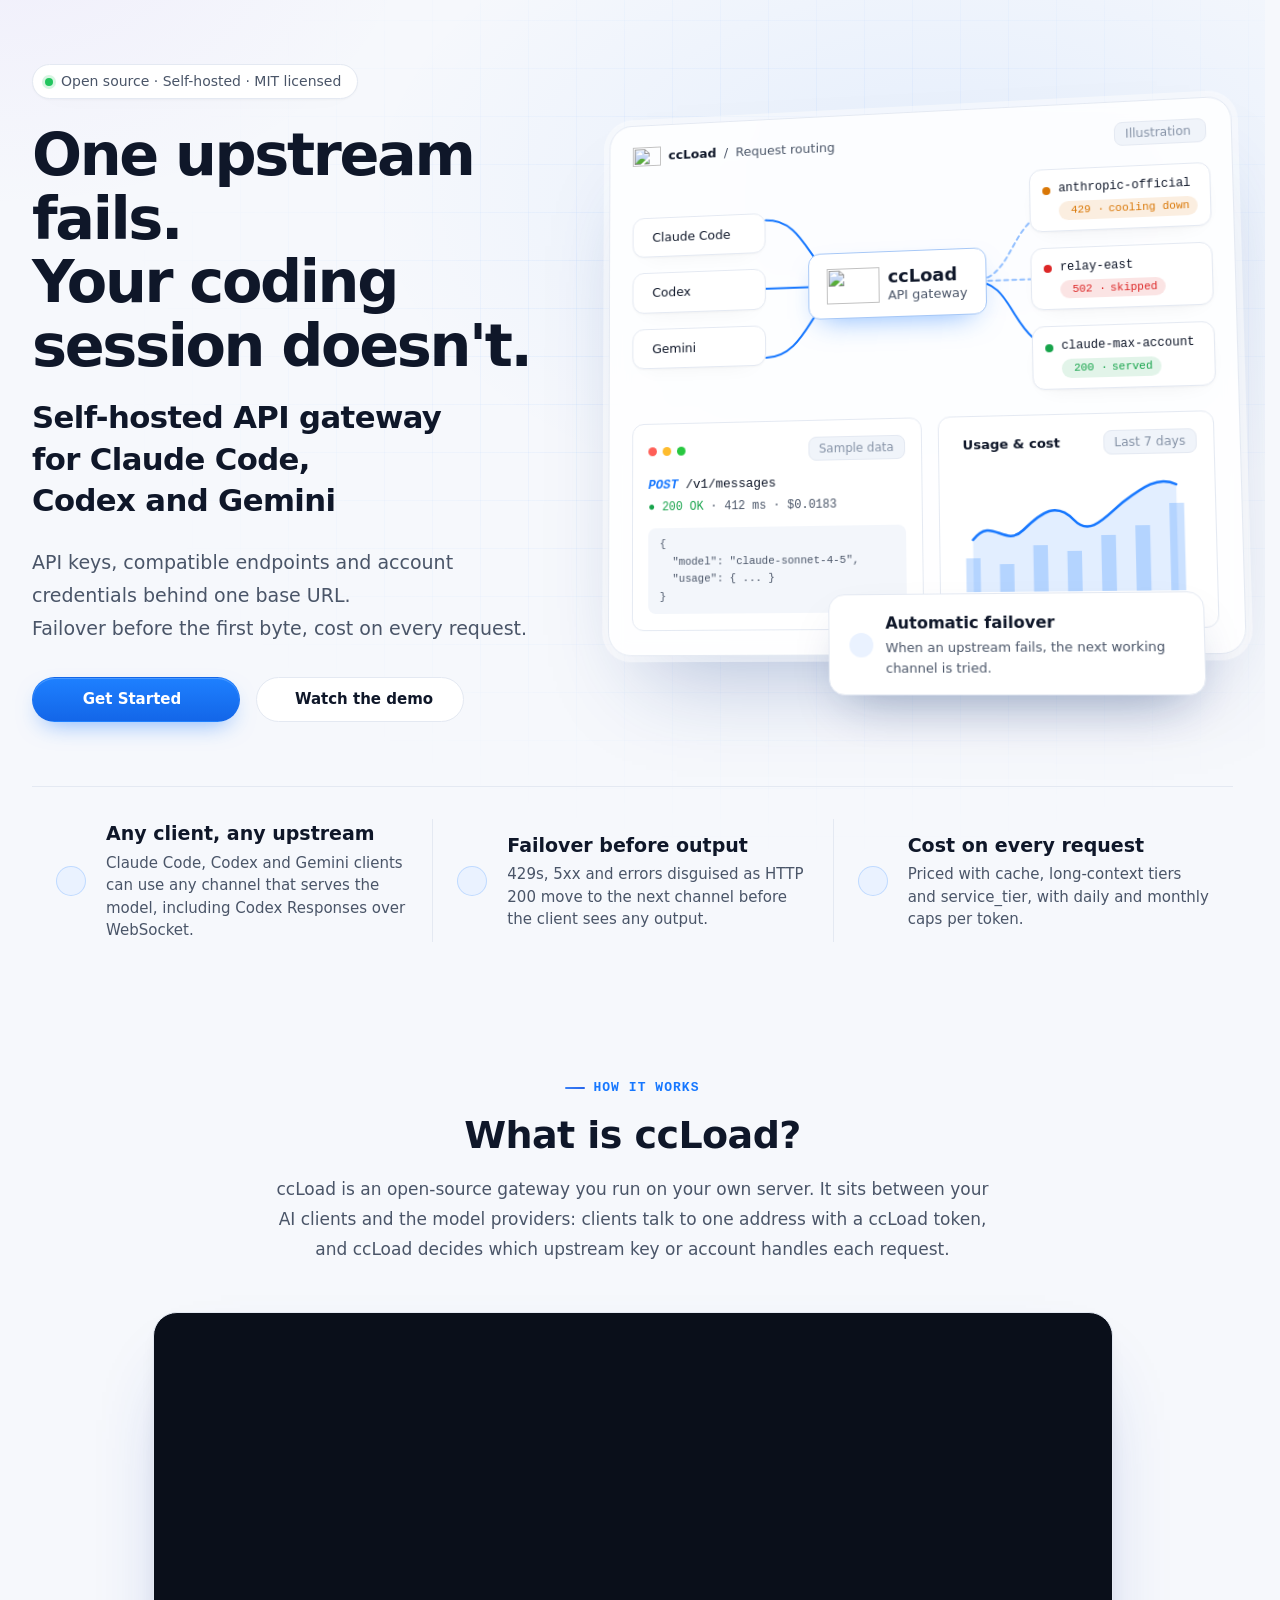
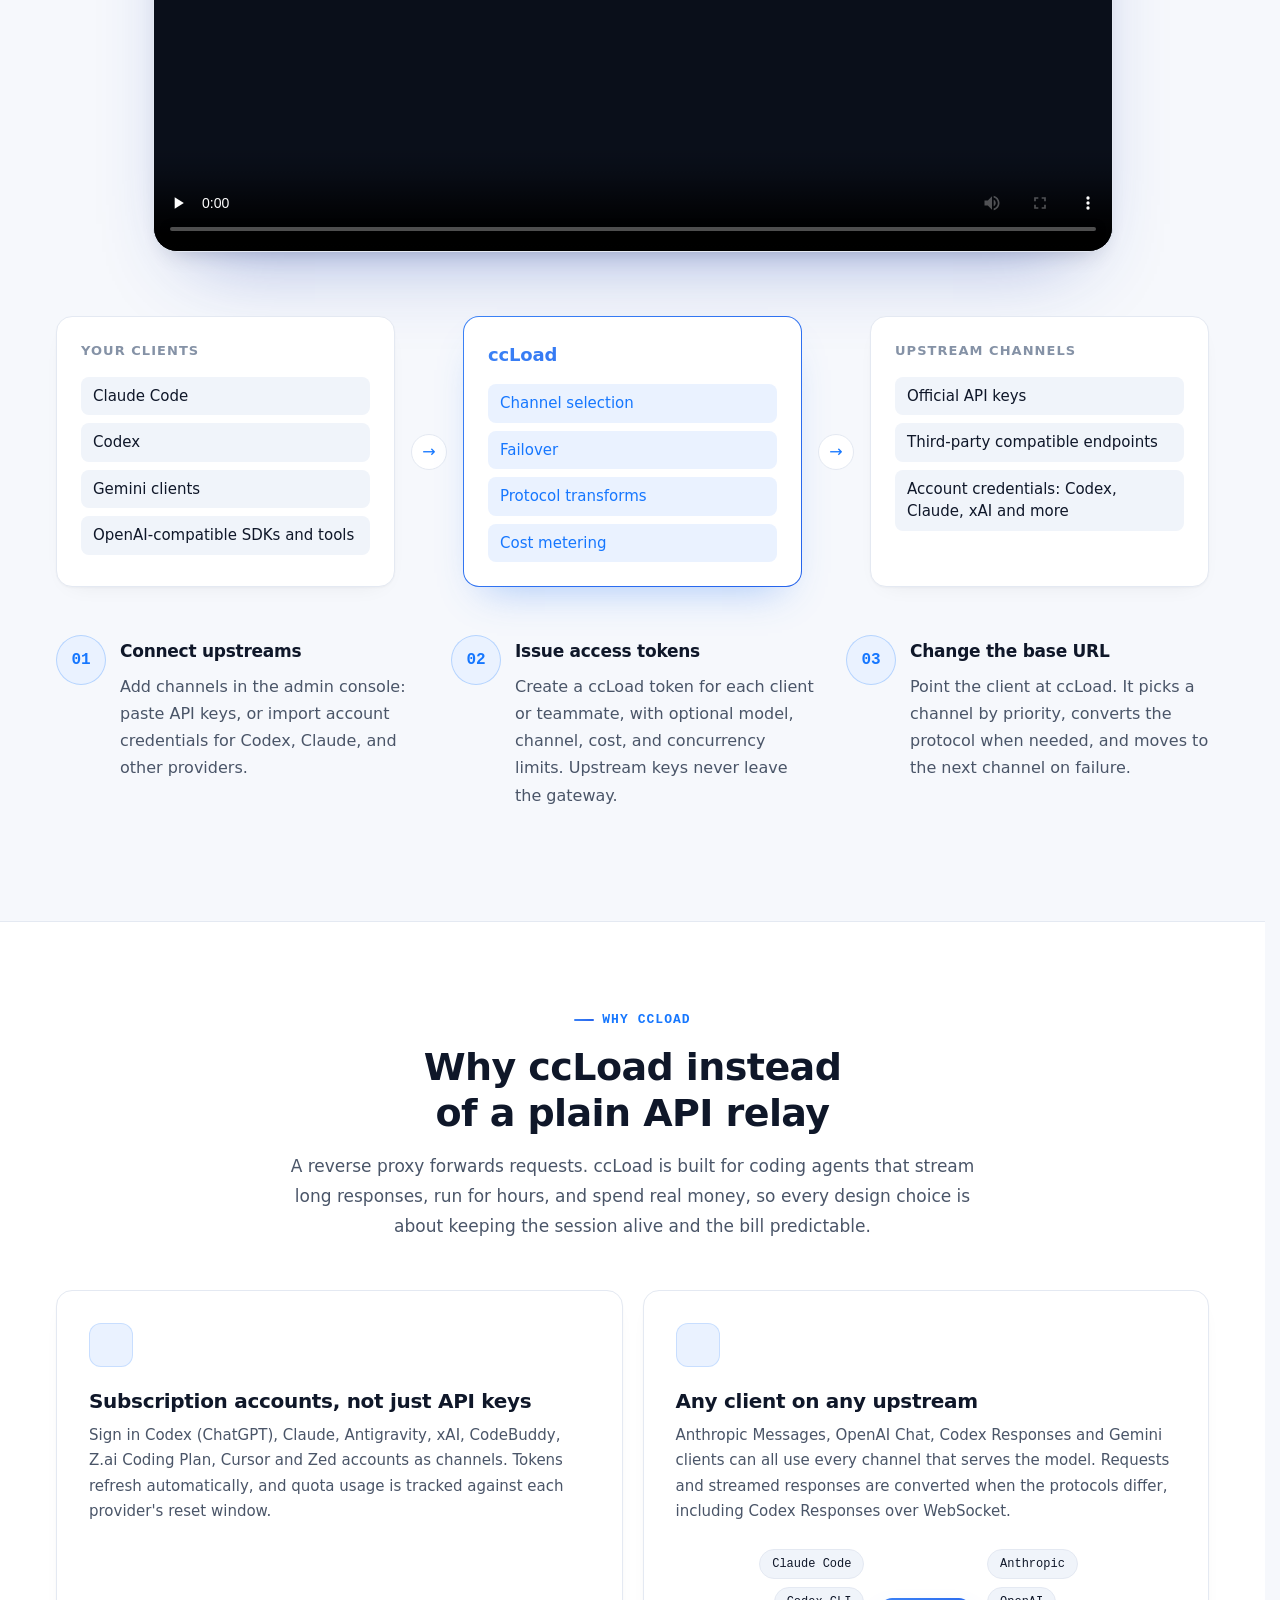
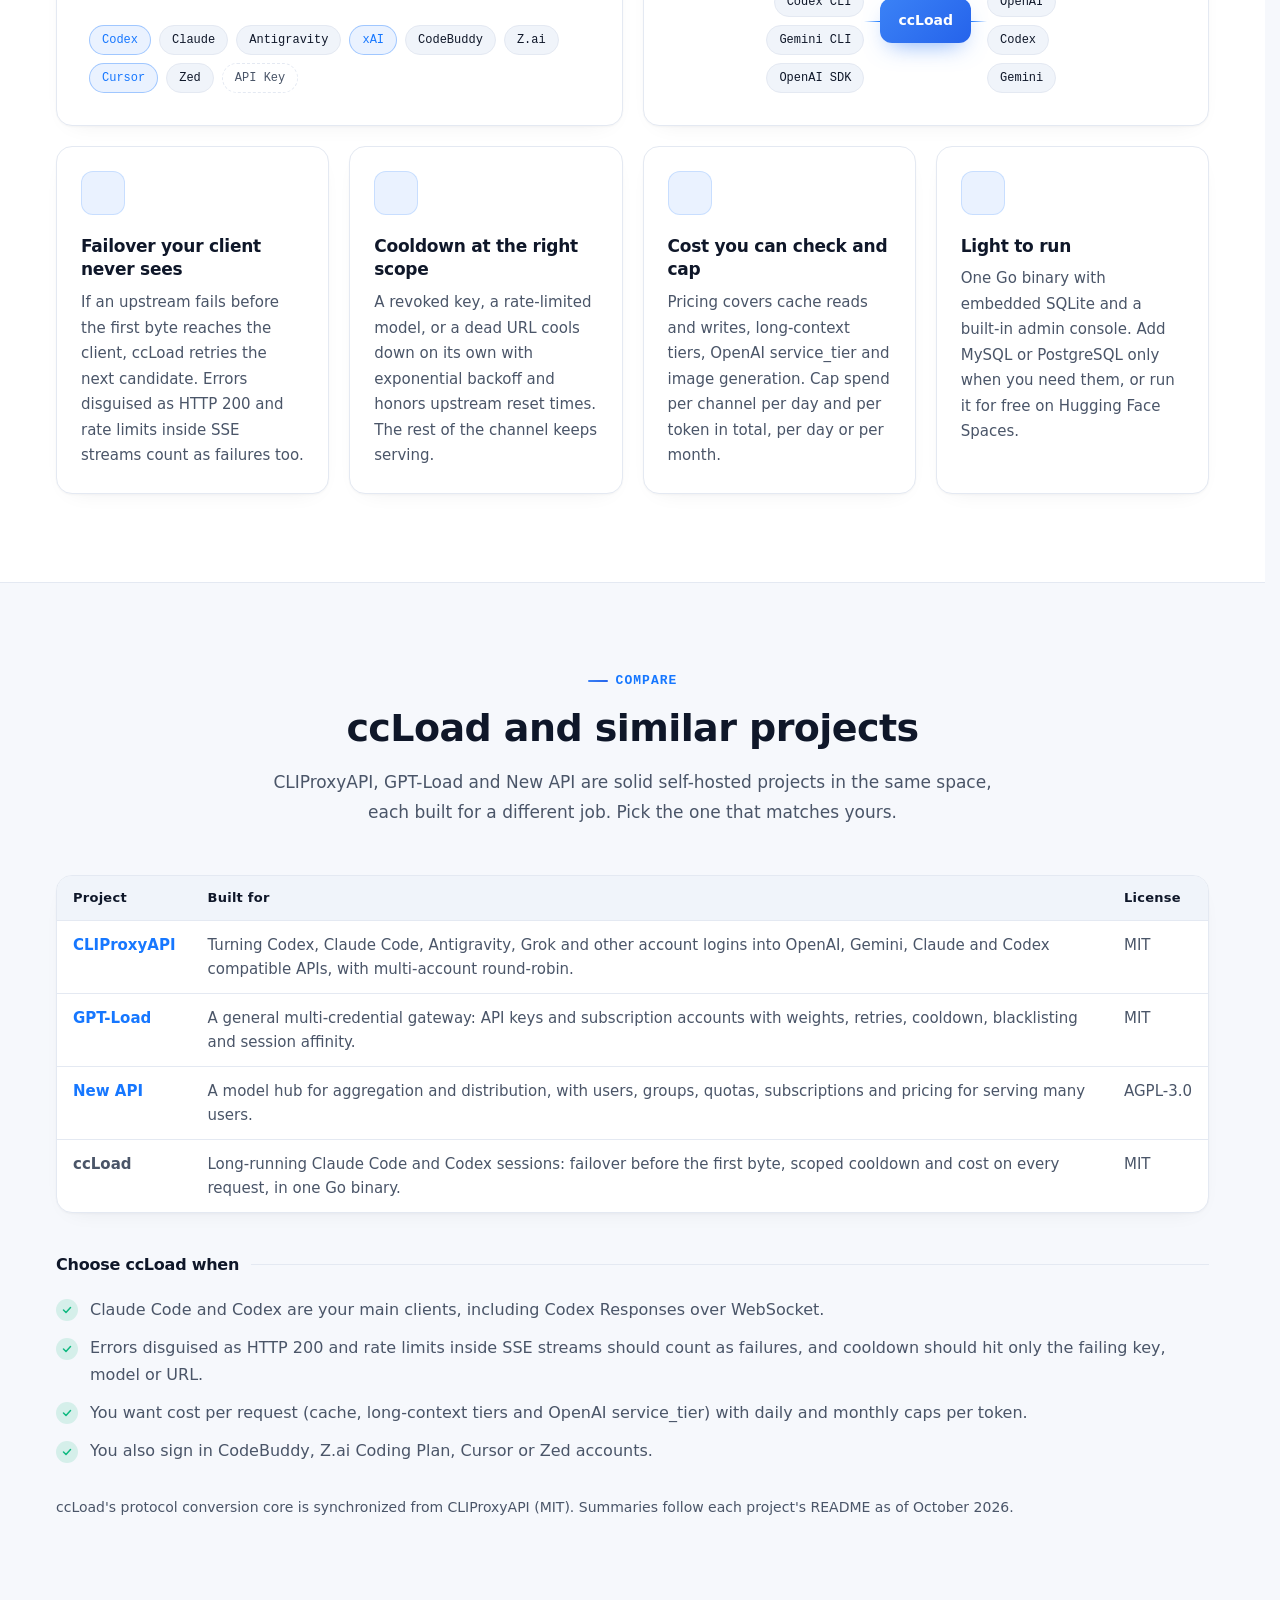
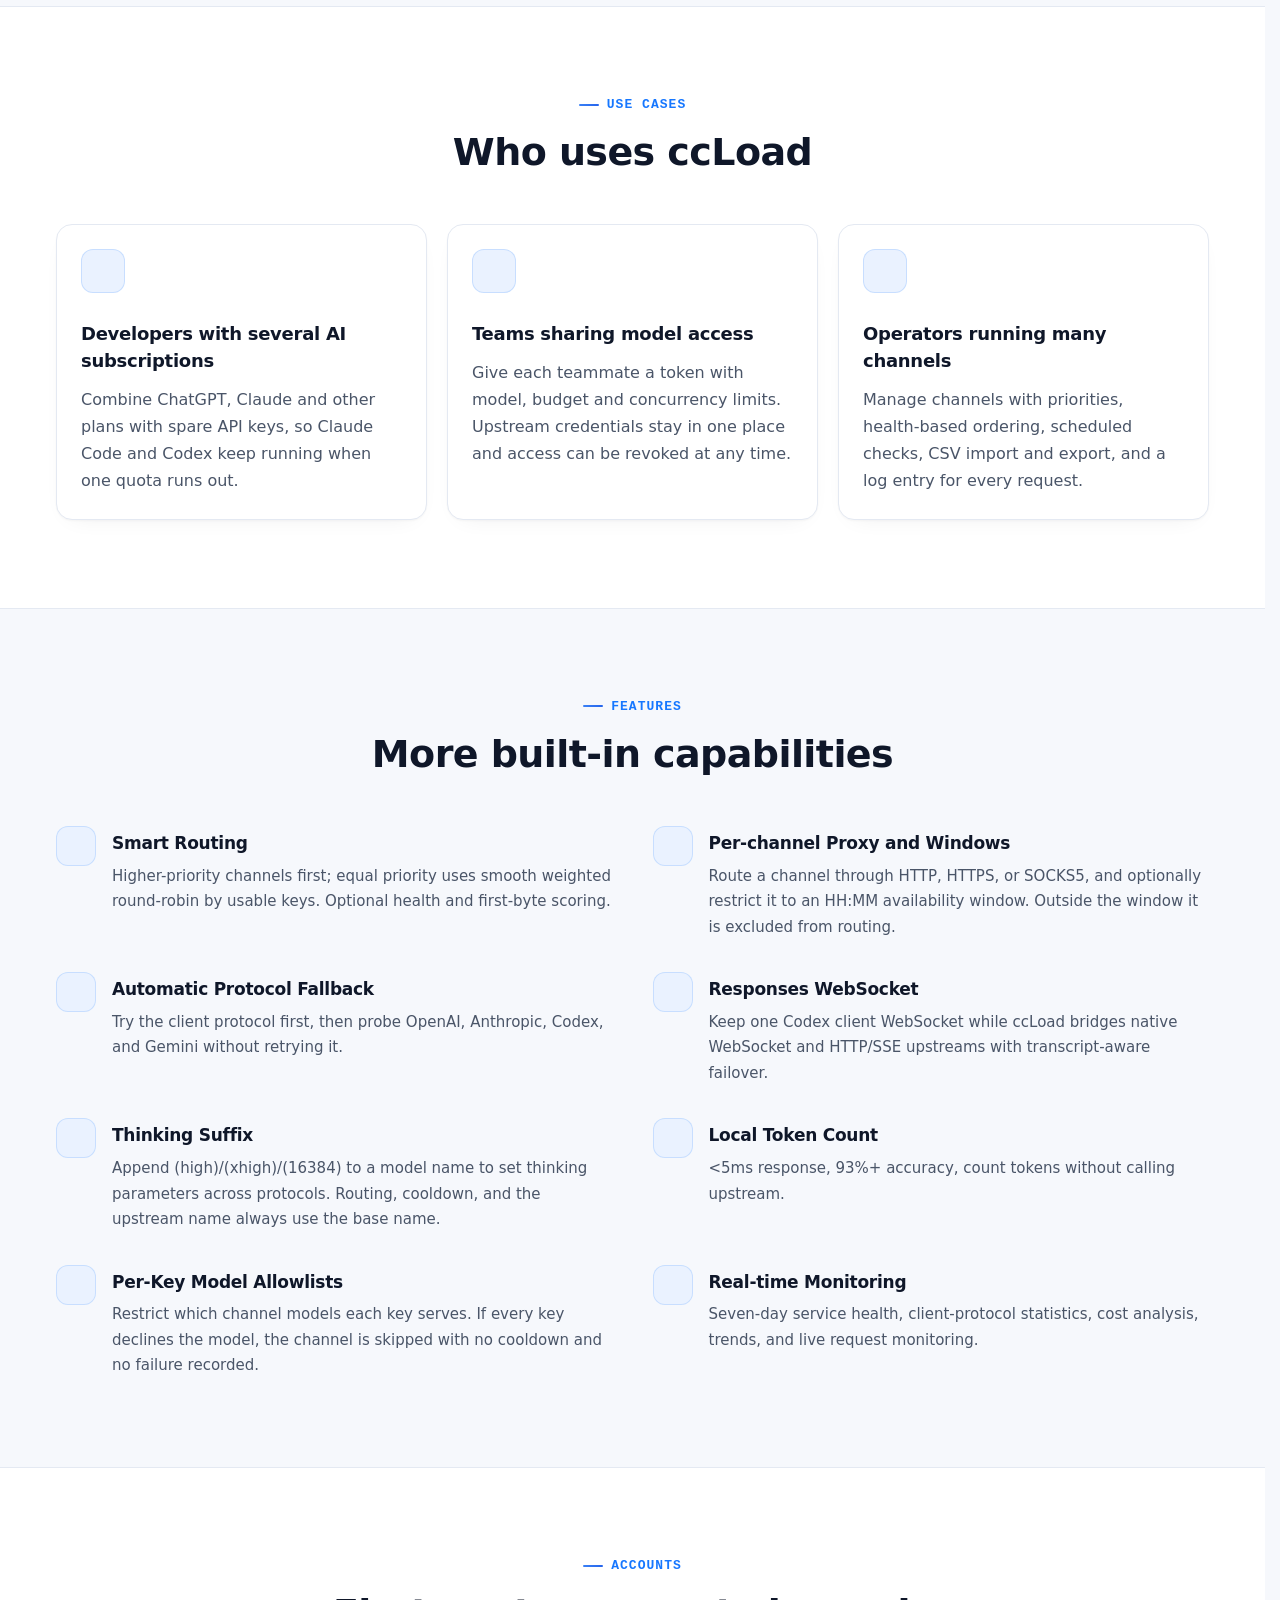
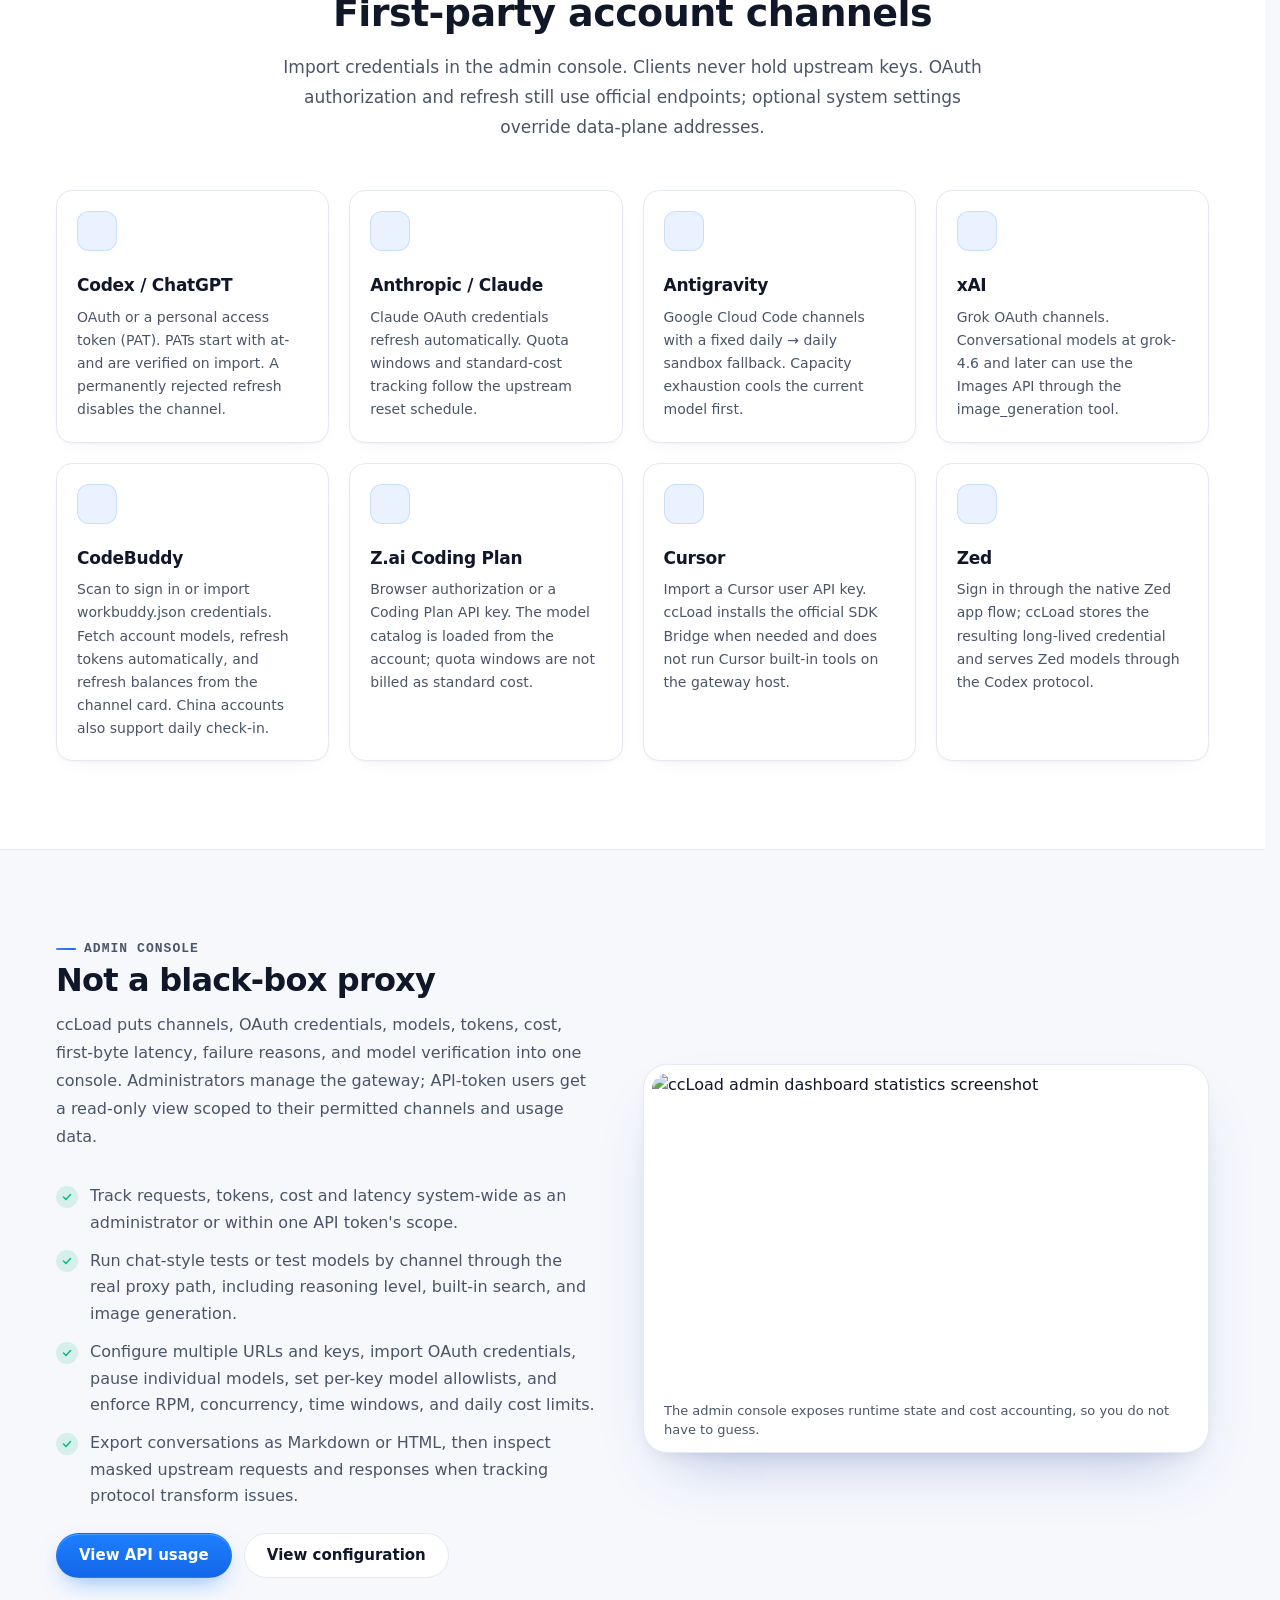
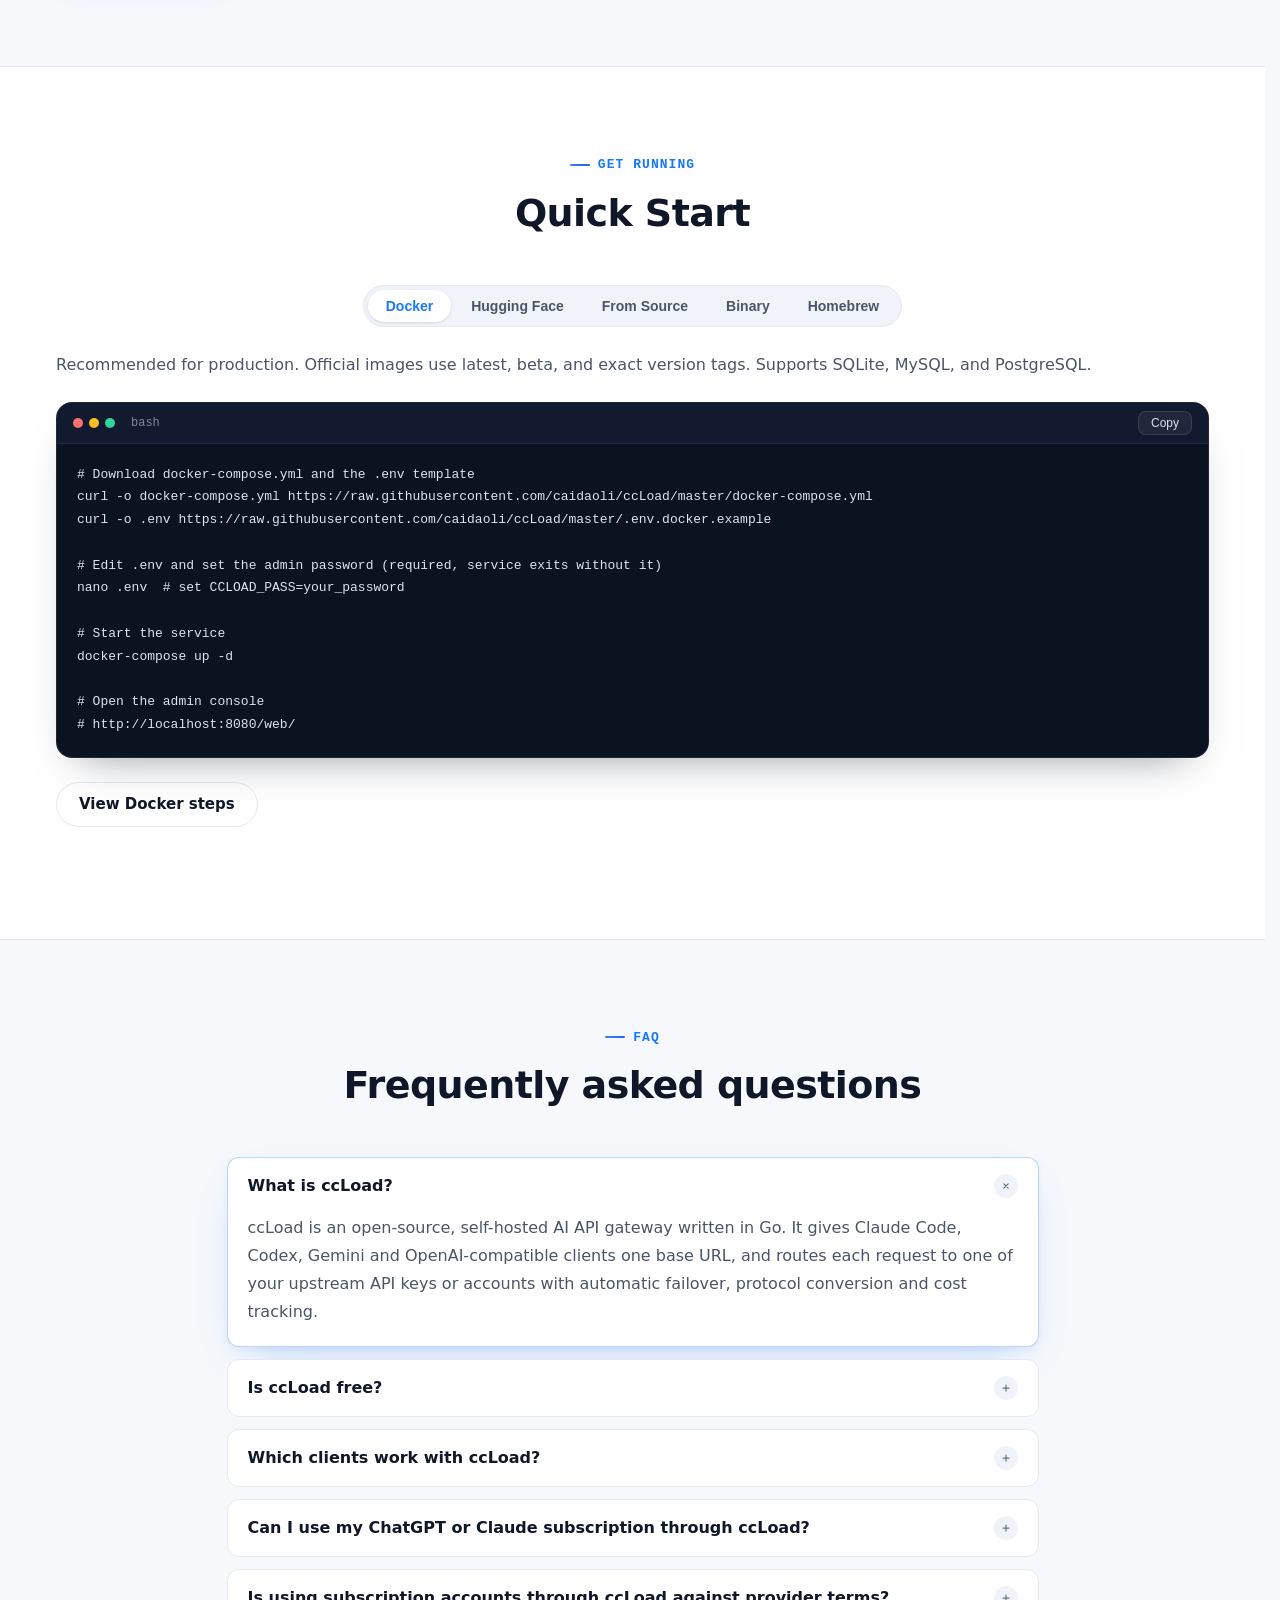
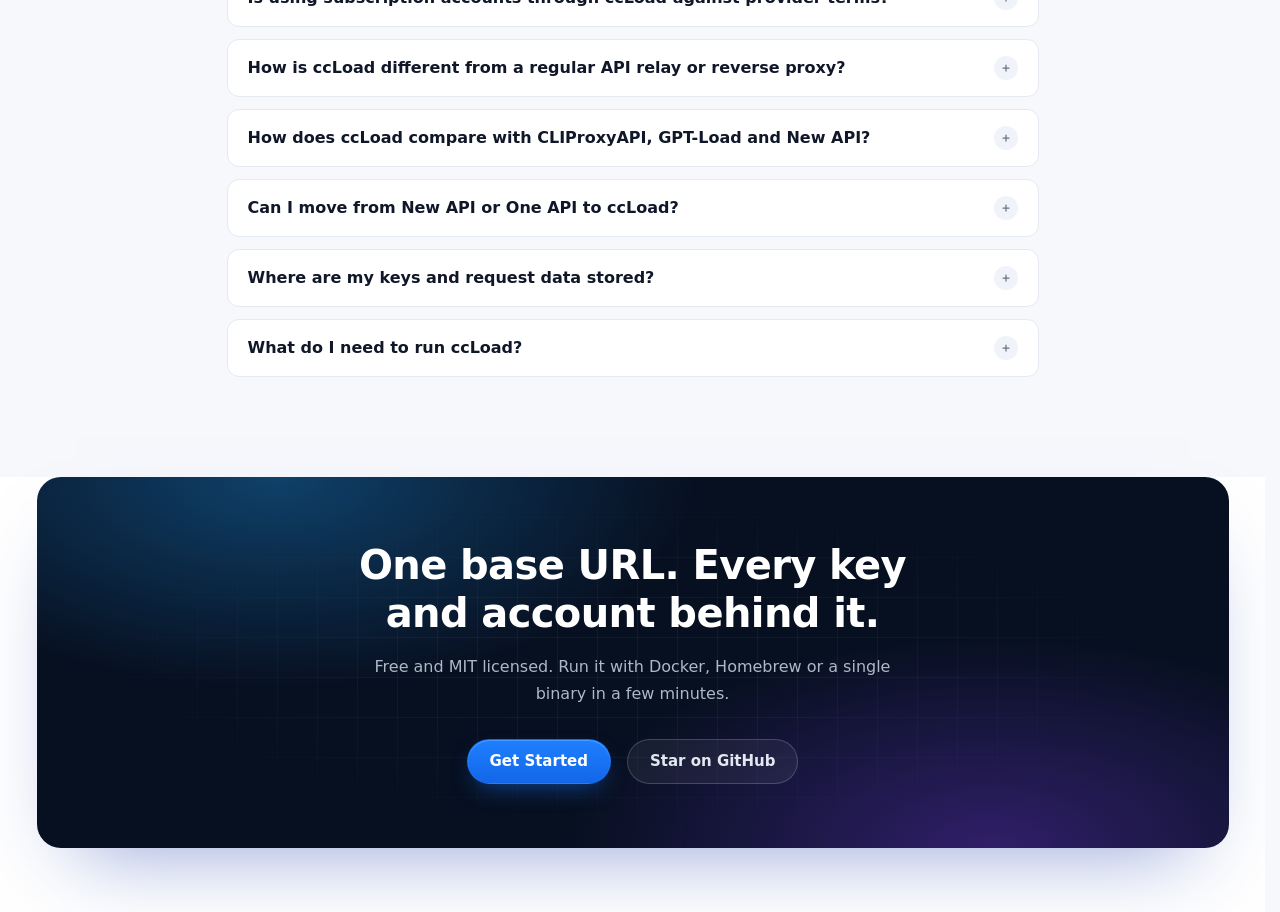
==== www/index.html @ 7ef0707e "fix: display mittr branding consistently across admin and website" ====
<!doctype html>
<html lang="en">
<head>
  <meta charset="utf-8">
  <meta name="viewport" content="width=device-width, initial-scale=1">
  <title data-i18n="www.home.meta.title">ccLoad – Self-Hosted AI API Gateway for Claude Code, Codex and Gemini</title>
  <meta name="description" data-i18n-content="www.home.meta.description" content="Open-source, self-hosted AI API gateway for Claude Code, Codex and Gemini. Pool API keys and subscription accounts behind one endpoint with failover and cost limits.">
  <link rel="icon" type="image/svg+xml" href="favicon-mittr.svg">
  <link rel="icon" type="image/x-icon" href="favicon-mittr.ico">
  <link rel="apple-touch-icon" href="apple-touch-icon.png">

  <!-- Theme bootstrap avoids a flash of the wrong theme. -->
  <script src="assets/js/theme-init.js"></script>

  <link rel="stylesheet" href="assets/css/www.css">

  <script defer src="assets/js/nav.js"></script>
  <script defer src="assets/js/www.js"></script>
</head>
<body class="www-page www-home">
<main>
  <!-- Hero -->
  <section class="www-hero">
    <div class="www-hero-inner">
    <div class="www-hero-content">
      <p class="www-hero-eyebrow"><span class="www-hero-dot" aria-hidden="true"></span><span data-i18n="www.home.hero.eyebrow">Open source · Self-hosted · MIT licensed</span></p>
      <h1 class="www-hero-title" data-i18n-html="www.home.hero.title"><span class="www-hero-slogan">One upstream fails.<br>Your coding session doesn't.</span><span class="www-hero-kicker">Self-hosted API gateway for Claude Code, Codex and Gemini</span></h1>
      <p class="www-hero-subtitle" data-i18n-html="www.home.hero.description">API keys, compatible endpoints and account credentials behind one base URL.<br>Failover before the first byte, cost on every request.</p>
      <div class="www-hero-actions">
        <a href="#quickstart" class="www-btn www-btn-primary www-btn-lg"><span data-i18n="www.home.hero.getStarted">Get Started</span><span class="www-btn-icon" data-icon="arrow-right"></span></a>
        <a href="#overview" class="www-btn www-btn-secondary www-btn-lg"><span class="www-btn-icon" data-icon="play"></span><span data-i18n="www.home.hero.watch">Watch the demo</span></a>
      </div>
    </div>
    <div class="www-hero-visual" aria-hidden="true">
      <div class="www-route">
        <div class="www-route-head">
          <span class="www-route-brand"><img src="brand-mark-mittr.svg" alt="" width="30" height="20"><strong>ccLoad</strong><span>/</span><span data-i18n="www.home.route.title">Request routing</span></span>
          <span class="www-route-chip"><span data-i18n="www.home.route.chip">Illustration</span><span data-icon="info"></span></span>
        </div>
        <div class="www-route-map">
          <svg class="www-route-lines" viewBox="0 0 100 100" preserveAspectRatio="none">
            <path d="M24 18 C32 18 32 50 40 50"/>
            <path d="M24 50 L40 50"/>
            <path d="M24 82 C32 82 32 50 40 50"/>
            <path class="is-dim" d="M60 50 C68 50 66 18 76 18"/>
            <path class="is-dim" d="M60 50 L76 50"/>
            <path d="M60 50 C68 50 66 82 76 82"/>
          </svg>
          <ul class="www-route-clients">
            <li><span class="www-route-logo is-claude" data-icon="asterisk"></span>Claude Code</li>
            <li><span class="www-route-logo is-codex" data-icon="openai"></span>Codex</li>
            <li><span class="www-route-logo is-gemini" data-icon="sparkles"></span>Gemini</li>
          </ul>
          <div class="www-route-hub"><img src="brand-mark-mittr.svg" alt="" width="54" height="36"><span><strong>ccLoad</strong><span data-i18n="www.home.route.hub">API gateway</span></span></div>
          <ul class="www-route-upstreams">
            <li class="is-warn"><code>anthropic-official</code><span class="www-route-status"><span data-icon="snowflake"></span>429 · <span data-i18n="www.home.route.cooling">cooling down</span></span></li>
            <li class="is-bad"><code>relay-east</code><span class="www-route-status"><span data-icon="x-circle"></span>502 · <span data-i18n="www.home.route.skipped">skipped</span></span></li>
            <li class="is-ok"><code>claude-max-account</code><span class="www-route-status"><span data-icon="check-circle"></span>200 · <span data-i18n="www.home.route.served">served</span></span></li>
          </ul>
        </div>
        <div class="www-route-panels">
          <div class="www-route-log">
            <div class="www-route-log-head"><span class="www-route-dots"><span></span></span><span class="www-route-tag" data-i18n="www.home.route.sample">Sample data</span></div>
            <p class="www-route-req"><b>POST</b> /v1/messages</p>
            <p class="www-route-meta"><span class="is-ok">● 200 OK</span> · 412 ms · $0.0183</p>
            <pre><code>{
  "model": "claude-sonnet-4-5",
  "usage": { ... }
}</code></pre>
          </div>
          <div class="www-route-chart">
            <div class="www-route-chart-head"><span><span data-icon="bar-chart"></span><span data-i18n="www.home.route.usage">Usage &amp; cost</span></span><span class="www-route-tag" data-i18n="www.home.route.range">Last 7 days</span></div>
            <svg viewBox="0 0 200 80" preserveAspectRatio="none">
              <g class="www-route-bars"><rect x="8" y="58" width="12" height="22"/><rect x="36" y="62" width="12" height="18"/><rect x="64" y="50" width="12" height="30"/><rect x="92" y="54" width="12" height="26"/><rect x="120" y="44" width="12" height="36"/><rect x="148" y="38" width="12" height="42"/><rect x="176" y="24" width="12" height="56"/></g>
              <path class="www-route-area" d="M14 46 C30 30 40 52 56 40 S84 22 98 34 S126 30 140 22 S168 6 182 12 L182 80 L14 80Z"/>
              <path class="www-route-line" d="M14 46 C30 30 40 52 56 40 S84 22 98 34 S126 30 140 22 S168 6 182 12"/>
            </svg>
          </div>
        </div>
        <div class="www-route-float">
          <span class="www-route-float-icon" data-icon="zap"></span>
          <span><strong data-i18n="www.home.route.failover">Automatic failover</strong><span data-i18n="www.home.route.failoverDesc">When an upstream fails, the next working channel is tried.</span></span>
        </div>
      </div>
    </div>
    </div>
    <ul class="www-hero-strip">
      <li><span class="www-strip-icon" data-icon="plug"></span><span><strong data-i18n="www.home.strip.unified.title">Any client, any upstream</strong><span data-i18n="www.home.strip.unified.desc">Claude Code, Codex and Gemini clients can use any channel that serves the model, including Codex Responses over WebSocket.</span></span></li>
      <li><span class="www-strip-icon" data-icon="zap"></span><span><strong data-i18n="www.home.strip.failover.title">Failover before output</strong><span data-i18n="www.home.strip.failover.desc">429s, 5xx and errors disguised as HTTP 200 move to the next channel before the client sees any output.</span></span></li>
      <li><span class="www-strip-icon" data-icon="bar-chart"></span><span><strong data-i18n="www.home.strip.cost.title">Cost on every request</strong><span data-i18n="www.home.strip.cost.desc">Priced with cache, long-context tiers and service_tier, with daily and monthly caps per token.</span></span></li>
    </ul>
  </section>

  <!-- What it is / how it works -->
  <section class="www-section" id="overview">
    <div class="www-container">
      <p class="www-eyebrow" data-i18n="www.home.eyebrow.how">How it works</p>
      <h2 class="www-section-title" data-i18n="www.home.how.title">What is ccLoad?</h2>
      <p class="www-section-lead" data-i18n="www.home.how.desc">
        ccLoad is an open-source gateway you run on your own server. It sits between your AI clients and the model providers: clients talk to one address with a ccLoad token, and ccLoad decides which upstream key or account handles each request.
      </p>

      <video class="www-video" controls preload="none" playsinline
             poster="assets/images/ccload-promo.en.jpg" data-i18n-poster="www.home.how.videoPoster"
             src="assets/video/ccload-promo.en.mp4" data-i18n-src="www.home.how.videoSrc"
             data-i18n-aria-label="www.home.how.videoLabel"
             aria-label="ccLoad overview video, 47 seconds">
        <track kind="captions" src="assets/video/ccload-promo.en.vtt" data-i18n-src="www.home.how.captionsSrc"
               srclang="en" data-i18n-srclang="www.home.how.captionsLang"
               label="English" data-i18n-label="www.home.how.captionsLabel">
      </video>

      <div class="www-flow">
        <div class="www-flow-col">
          <h3 data-i18n="www.home.how.flow.clients">Your clients</h3>
          <ul>
            <li>Claude Code</li>
            <li>Codex</li>
            <li data-i18n="www.home.how.flow.gemini">Gemini clients</li>
            <li data-i18n="www.home.how.flow.openai">OpenAI-compatible SDKs and tools</li>
          </ul>
        </div>
        <span class="www-flow-arrow" aria-hidden="true">→</span>
        <div class="www-flow-col www-flow-core">
          <h3>ccLoad</h3>
          <ul>
            <li data-i18n="www.home.how.flow.select">Channel selection</li>
            <li data-i18n="www.home.how.flow.failover">Failover</li>
            <li data-i18n="www.home.how.flow.transform">Protocol transforms</li>
            <li data-i18n="www.home.how.flow.metering">Cost metering</li>
          </ul>
        </div>
        <span class="www-flow-arrow" aria-hidden="true">→</span>
        <div class="www-flow-col">
          <h3 data-i18n="www.home.how.flow.upstreams">Upstream channels</h3>
          <ul>
            <li data-i18n="www.home.how.flow.official">Official API keys</li>
            <li data-i18n="www.home.how.flow.thirdParty">Third-party compatible endpoints</li>
            <li data-i18n="www.home.how.flow.accounts">Account credentials: Codex, Claude, xAI and more</li>
          </ul>
        </div>
      </div>

      <div class="www-step-list www-step-row">
        <div class="www-step">
          <div>
            <h3 data-i18n="www.home.how.step1.title">Connect upstreams</h3>
            <p data-i18n="www.home.how.step1.desc">Add channels in the admin console: paste API keys, or import account credentials for Codex, Claude, and other providers.</p>
          </div>
        </div>
        <div class="www-step">
          <div>
            <h3 data-i18n="www.home.how.step2.title">Issue access tokens</h3>
            <p data-i18n="www.home.how.step2.desc">Create a ccLoad token for each client or teammate, with optional model, channel, cost, and concurrency limits. Upstream keys never leave the gateway.</p>
          </div>
        </div>
        <div class="www-step">
          <div>
            <h3 data-i18n="www.home.how.step3.title">Change the base URL</h3>
            <p data-i18n="www.home.how.step3.desc">Point the client at ccLoad. It picks a channel by priority, converts the protocol when needed, and moves to the next channel on failure.</p>
          </div>
        </div>
      </div>
    </div>
  </section>

  <!-- Why ccLoad -->
  <section class="www-section www-section-alt" id="why">
    <div class="www-container">
      <p class="www-eyebrow" data-i18n="www.home.eyebrow.why">Why ccLoad</p>
      <h2 class="www-section-title" data-i18n="www.home.why.title">Why ccLoad instead of a plain API relay</h2>
      <p class="www-section-lead" data-i18n="www.home.why.desc">
        A reverse proxy forwards requests. ccLoad is built for coding agents that stream long responses, run for hours, and spend real money, so every design choice is about keeping the session alive and the bill predictable.
      </p>
      <div class="www-bento">
        <div class="www-feature-card www-bento-wide">
          <span class="www-feature-icon" data-icon="key"></span>
          <h3 class="www-feature-title" data-i18n="www.home.why.accounts.title">Subscription accounts, not just API keys</h3>
          <p class="www-feature-desc" data-i18n="www.home.why.accounts.desc">
            Sign in Codex (ChatGPT), Claude, Antigravity, xAI, CodeBuddy, Z.ai Coding Plan, Cursor and Zed accounts as channels. Tokens refresh automatically, and quota usage is tracked against each provider's reset window.
          </p>
          <div class="www-bento-visual www-chip-cloud" aria-hidden="true">
            <span>Codex</span><span>Claude</span><span>Antigravity</span><span>xAI</span><span>CodeBuddy</span><span>Z.ai</span><span>Cursor</span><span>Zed</span><span class="is-key">API Key</span>
          </div>
        </div>
        <div class="www-feature-card www-bento-wide">
          <span class="www-feature-icon" data-icon="shuffle"></span>
          <h3 class="www-feature-title" data-i18n="www.home.why.protocol.title">Any client on any upstream</h3>
          <p class="www-feature-desc" data-i18n="www.home.why.protocol.desc">
            Anthropic Messages, OpenAI Chat, Codex Responses and Gemini clients can all use every channel that serves the model. Requests and streamed responses are converted when the protocols differ, including Codex Responses over WebSocket.
          </p>
          <div class="www-bento-visual www-proto-map" aria-hidden="true">
            <ul><li>Claude Code</li><li>Codex CLI</li><li>Gemini CLI</li><li>OpenAI SDK</li></ul>
            <span class="www-proto-hub">ccLoad</span>
            <ul><li>Anthropic</li><li>OpenAI</li><li>Codex</li><li>Gemini</li></ul>
          </div>
        </div>
        <div class="www-feature-card">
          <span class="www-feature-icon" data-icon="shield"></span>
          <h3 class="www-feature-title" data-i18n="www.home.why.failover.title">Failover your client never sees</h3>
          <p class="www-feature-desc" data-i18n="www.home.why.failover.desc">
            If an upstream fails before the first byte reaches the client, ccLoad retries the next candidate. Errors disguised as HTTP 200 and rate limits inside SSE streams count as failures too.
          </p>
        </div>
        <div class="www-feature-card">
          <span class="www-feature-icon" data-icon="snowflake"></span>
          <h3 class="www-feature-title" data-i18n="www.home.why.cooldown.title">Cooldown at the right scope</h3>
          <p class="www-feature-desc" data-i18n="www.home.why.cooldown.desc">
            A revoked key, a rate-limited model, or a dead URL cools down on its own with exponential backoff and honors upstream reset times. The rest of the channel keeps serving.
          </p>
        </div>
        <div class="www-feature-card">
          <span class="www-feature-icon" data-icon="coins"></span>
          <h3 class="www-feature-title" data-i18n="www.home.why.cost.title">Cost you can check and cap</h3>
          <p class="www-feature-desc" data-i18n="www.home.why.cost.desc">
            Pricing covers cache reads and writes, long-context tiers, OpenAI service_tier and image generation. Cap spend per channel per day and per token in total, per day or per month.
          </p>
        </div>
        <div class="www-feature-card">
          <span class="www-feature-icon" data-icon="feather"></span>
          <h3 class="www-feature-title" data-i18n="www.home.why.light.title">Light to run</h3>
          <p class="www-feature-desc" data-i18n="www.home.why.light.desc">
            One Go binary with embedded SQLite and a built-in admin console. Add MySQL or PostgreSQL only when you need them, or run it for free on Hugging Face Spaces.
          </p>
        </div>
      </div>
    </div>
  </section>

  <!-- Similar projects -->
  <section class="www-section www-compare" id="compare">
    <div class="www-container">
      <p class="www-eyebrow" data-i18n="www.home.eyebrow.compare">Compare</p>
      <h2 class="www-section-title" data-i18n="www.home.compare.title">ccLoad and similar projects</h2>
      <p class="www-section-lead" data-i18n="www.home.compare.desc">
        CLIProxyAPI, GPT-Load and New API are solid self-hosted projects in the same space, each built for a different job. Pick the one that matches yours.
      </p>
      <div class="www-data-table-wrapper">
        <table class="www-data-table">
          <thead>
            <tr>
              <th data-i18n="www.home.compare.th.project">Project</th>
              <th data-i18n="www.home.compare.th.focus">Built for</th>
              <th data-i18n="www.home.compare.th.license">License</th>
            </tr>
          </thead>
          <tbody>
            <tr>
              <td><a href="https://github.com/router-for-me/CLIProxyAPI" target="_blank" rel="noopener">CLIProxyAPI</a></td>
              <td data-i18n="www.home.compare.cliproxy">Turning Codex, Claude Code, Antigravity, Grok and other account logins into OpenAI, Gemini, Claude and Codex compatible APIs, with multi-account round-robin.</td>
              <td>MIT</td>
            </tr>
            <tr>
              <td><a href="https://github.com/tbphp/gpt-load" target="_blank" rel="noopener">GPT-Load</a></td>
              <td data-i18n="www.home.compare.gptload">A general multi-credential gateway: API keys and subscription accounts with weights, retries, cooldown, blacklisting and session affinity.</td>
              <td>MIT</td>
            </tr>
            <tr>
              <td><a href="https://github.com/QuantumNous/new-api" target="_blank" rel="noopener">New API</a></td>
              <td data-i18n="www.home.compare.newapi">A model hub for aggregation and distribution, with users, groups, quotas, subscriptions and pricing for serving many users.</td>
              <td>AGPL-3.0</td>
            </tr>
            <tr>
              <td><strong>ccLoad</strong></td>
              <td data-i18n="www.home.compare.ccload">Long-running Claude Code and Codex sessions: failover before the first byte, scoped cooldown and cost on every request, in one Go binary.</td>
              <td>MIT</td>
            </tr>
          </tbody>
        </table>
      </div>
      <h3 class="www-feature-group" data-i18n="www.home.compare.choose.title">Choose ccLoad when</h3>
      <ul class="www-check-list">
        <li data-i18n="www.home.compare.choose.clients">Claude Code and Codex are your main clients, including Codex Responses over WebSocket.</li>
        <li data-i18n="www.home.compare.choose.failover">Errors disguised as HTTP 200 and rate limits inside SSE streams should count as failures, and cooldown should hit only the failing key, model or URL.</li>
        <li data-i18n="www.home.compare.choose.cost">You want cost per request (cache, long-context tiers and OpenAI service_tier) with daily and monthly caps per token.</li>
        <li data-i18n="www.home.compare.choose.accounts">You also sign in CodeBuddy, Z.ai Coding Plan, Cursor or Zed accounts.</li>
      </ul>
      <p class="www-compare-note" data-i18n="www.home.compare.note">ccLoad's protocol conversion core is synchronized from CLIProxyAPI (MIT). Summaries follow each project's README as of October 2026.</p>
    </div>
  </section>

  <!-- Who it is for -->
  <section class="www-section www-section-alt" id="use-cases">
    <div class="www-container">
      <p class="www-eyebrow" data-i18n="www.home.eyebrow.who">Use cases</p>
      <h2 class="www-section-title" data-i18n="www.home.who.title">Who uses ccLoad</h2>
      <div class="www-doc-grid www-doc-grid-3">
        <div class="www-info-card">
          <span class="www-doc-icon" data-icon="user"></span>
          <h3 data-i18n="www.home.who.solo.title">Developers with several AI subscriptions</h3>
          <p data-i18n="www.home.who.solo.desc">Combine ChatGPT, Claude and other plans with spare API keys, so Claude Code and Codex keep running when one quota runs out.</p>
        </div>
        <div class="www-info-card">
          <span class="www-doc-icon" data-icon="users"></span>
          <h3 data-i18n="www.home.who.team.title">Teams sharing model access</h3>
          <p data-i18n="www.home.who.team.desc">Give each teammate a token with model, budget and concurrency limits. Upstream credentials stay in one place and access can be revoked at any time.</p>
        </div>
        <div class="www-info-card">
          <span class="www-doc-icon" data-icon="server"></span>
          <h3 data-i18n="www.home.who.ops.title">Operators running many channels</h3>
          <p data-i18n="www.home.who.ops.desc">Manage channels with priorities, health-based ordering, scheduled checks, CSV import and export, and a log entry for every request.</p>
        </div>
      </div>
    </div>
  </section>

  <!-- More features (headline capabilities live in Why / OAuth / Admin above) -->
  <section class="www-section">
    <div class="www-container www-feature-overview">
      <p class="www-eyebrow" data-i18n="www.home.eyebrow.features">Features</p>
      <h2 class="www-section-title" data-i18n="www.home.features.title">More built-in capabilities</h2>
      <div class="www-feature-grid">
        <div class="www-feature-card">
          <span class="www-feature-icon" data-icon="route"></span>
          <h3 class="www-feature-title" data-i18n="www.home.features.routing.title">Smart Routing</h3>
          <p class="www-feature-desc" data-i18n="www.home.features.routing.desc">
            Higher-priority channels first; equal priority uses smooth weighted round-robin by usable keys. Optional health and first-byte scoring.
          </p>
        </div>

        <div class="www-feature-card">
          <span class="www-feature-icon" data-icon="globe"></span>
          <h3 class="www-feature-title" data-i18n="www.home.features.proxy.title">Per-channel Proxy and Windows</h3>
          <p class="www-feature-desc" data-i18n="www.home.features.proxy.desc">
            Route a channel through HTTP, HTTPS, or SOCKS5, and optionally restrict it to an HH:MM availability window. Outside the window it is excluded from routing.
          </p>
        </div>

        <div class="www-feature-card">
          <span class="www-feature-icon" data-icon="shuffle"></span>
          <h3 class="www-feature-title" data-i18n="www.home.features.protocol.title">Automatic Protocol Fallback</h3>
          <p class="www-feature-desc" data-i18n="www.home.features.protocol.desc">
            Try the client protocol first, then probe OpenAI, Anthropic, Codex, and Gemini without retrying it.
          </p>
        </div>

        <div class="www-feature-card">
          <span class="www-feature-icon" data-icon="link"></span>
          <h3 class="www-feature-title" data-i18n="www.home.features.websocket.title">Responses WebSocket</h3>
          <p class="www-feature-desc" data-i18n="www.home.features.websocket.desc">
            Keep one Codex client WebSocket while ccLoad bridges native WebSocket and HTTP/SSE upstreams with transcript-aware failover.
          </p>
        </div>

        <div class="www-feature-card">
          <span class="www-feature-icon" data-icon="sparkles"></span>
          <h3 class="www-feature-title" data-i18n="www.home.features.thinking.title">Thinking Suffix</h3>
          <p class="www-feature-desc" data-i18n="www.home.features.thinking.desc">
            Append (high)/(xhigh)/(16384) to a model name to set thinking parameters across protocols. Routing, cooldown, and the upstream name always use the base name.
          </p>
        </div>

        <div class="www-feature-card">
          <span class="www-feature-icon" data-icon="zap"></span>
          <h3 class="www-feature-title" data-i18n="www.home.features.token.title">Local Token Count</h3>
          <p class="www-feature-desc" data-i18n="www.home.features.token.desc">
            &lt;5ms response, 93%+ accuracy, count tokens without calling upstream.
          </p>
        </div>

        <div class="www-feature-card">
          <span class="www-feature-icon" data-icon="list-check"></span>
          <h3 class="www-feature-title" data-i18n="www.home.features.keys.title">Per-Key Model Allowlists</h3>
          <p class="www-feature-desc" data-i18n="www.home.features.keys.desc">
            Restrict which channel models each key serves. If every key declines the model, the channel is skipped with no cooldown and no failure recorded.
          </p>
        </div>

        <div class="www-feature-card">
          <span class="www-feature-icon" data-icon="chart"></span>
          <h3 class="www-feature-title" data-i18n="www.home.features.monitoring.title">Real-time Monitoring</h3>
          <p class="www-feature-desc" data-i18n="www.home.features.monitoring.desc">
            Seven-day service health, client-protocol statistics, cost analysis, trends, and live request monitoring.
          </p>
        </div>
      </div>
    </div>
  </section>

  <!-- First-party OAuth channels -->
  <section class="www-section www-section-alt">
    <div class="www-container">
      <p class="www-eyebrow" data-i18n="www.home.eyebrow.oauth">Accounts</p>
      <h2 class="www-section-title" data-i18n="www.home.oauth.section.title">First-party account channels</h2>
      <p class="www-section-lead" data-i18n="www.home.oauth.section.desc">
        Import credentials in the admin console. Clients never hold upstream keys. OAuth authorization and refresh still use official endpoints; optional system settings override data-plane addresses.
      </p>
      <div class="www-feature-grid www-provider-grid">
        <div class="www-feature-card">
          <span class="www-feature-icon" data-icon="message"></span>
          <h3 class="www-feature-title" data-i18n="www.home.oauth.codex.title">Codex / ChatGPT</h3>
          <p class="www-feature-desc" data-i18n="www.home.oauth.codex.desc">
            OAuth or a personal access token (PAT). PATs start with at- and are verified on import. A permanently rejected refresh disables the channel.
          </p>
        </div>
        <div class="www-feature-card">
          <span class="www-feature-icon" data-icon="asterisk"></span>
          <h3 class="www-feature-title" data-i18n="www.home.oauth.anthropic.title">Anthropic / Claude</h3>
          <p class="www-feature-desc" data-i18n="www.home.oauth.anthropic.desc">
            Claude OAuth credentials refresh automatically. Quota windows and standard-cost tracking follow the upstream reset schedule.
          </p>
        </div>
        <div class="www-feature-card">
          <span class="www-feature-icon" data-icon="cloud"></span>
          <h3 class="www-feature-title" data-i18n="www.home.oauth.antigravity.title">Antigravity</h3>
          <p class="www-feature-desc" data-i18n="www.home.oauth.antigravity.desc">
            Google Cloud Code channels with a fixed daily → daily sandbox fallback. Capacity exhaustion cools the current model first.
          </p>
        </div>
        <div class="www-feature-card">
          <span class="www-feature-icon" data-icon="zap"></span>
          <h3 class="www-feature-title" data-i18n="www.home.oauth.xai.title">xAI</h3>
          <p class="www-feature-desc" data-i18n="www.home.oauth.xai.desc">
            Grok OAuth channels. Conversational models at grok-4.6 and later can use the Images API through the image_generation tool.
          </p>
        </div>
        <div class="www-feature-card">
          <span class="www-feature-icon" data-icon="bot"></span>
          <h3 class="www-feature-title" data-i18n="www.home.oauth.codebuddy.title">CodeBuddy</h3>
          <p class="www-feature-desc" data-i18n="www.home.oauth.codebuddy.desc">
            Scan to sign in or import workbuddy.json credentials. Fetch account models, refresh tokens automatically, and refresh balances from the channel card. China accounts also support daily check-in.
          </p>
        </div>
        <div class="www-feature-card">
          <span class="www-feature-icon" data-icon="code"></span>
          <h3 class="www-feature-title" data-i18n="www.home.oauth.zai.title">Z.ai Coding Plan</h3>
          <p class="www-feature-desc" data-i18n="www.home.oauth.zai.desc">
            Browser authorization or a Coding Plan API key. The model catalog is loaded from the account; quota windows are not billed as standard cost.
          </p>
        </div>
        <div class="www-feature-card">
          <span class="www-feature-icon" data-icon="pointer"></span>
          <h3 class="www-feature-title" data-i18n="www.home.oauth.cursor.title">Cursor</h3>
          <p class="www-feature-desc" data-i18n="www.home.oauth.cursor.desc">
            Import a Cursor user API key. ccLoad installs the official SDK Bridge when needed and does not run Cursor built-in tools on the gateway host.
          </p>
        </div>
        <div class="www-feature-card">
          <span class="www-feature-icon" data-icon="keyboard"></span>
          <h3 class="www-feature-title" data-i18n="www.home.oauth.zed.title">Zed</h3>
          <p class="www-feature-desc" data-i18n="www.home.oauth.zed.desc">
            Sign in through the native Zed app flow; ccLoad stores the resulting long-lived credential and serves Zed models through the Codex protocol.
          </p>
        </div>
      </div>
    </div>
  </section>

  <!-- Admin console preview -->
  <section class="www-section">
    <div class="www-container">
      <div class="www-split">
        <div>
          <div class="www-section-header">
            <p class="www-eyebrow" data-i18n="www.home.eyebrow.admin">Admin console</p>
            <h2 data-i18n="www.home.admin.title">Not a black-box proxy</h2>
            <p data-i18n="www.home.admin.desc">ccLoad puts channels, OAuth credentials, models, tokens, cost, first-byte latency, failure reasons, and model verification into one console. Administrators manage the gateway; API-token users get a read-only view scoped to their permitted channels and usage data.</p>
          </div>
          <ul class="www-check-list">
            <li data-i18n="www.home.admin.item1">Track requests, tokens, cost and latency system-wide as an administrator or within one API token's scope.</li>
            <li data-i18n="www.home.admin.item2">Run chat-style tests or test models by channel through the real proxy path, including reasoning level, built-in search, and image generation.</li>
            <li data-i18n="www.home.admin.item3">Configure multiple URLs and keys, import OAuth credentials, pause individual models, set per-key model allowlists, and enforce RPM, concurrency, time windows, and daily cost limits.</li>
            <li data-i18n="www.home.admin.item4">Export conversations as Markdown or HTML, then inspect masked upstream requests and responses when tracking protocol transform issues.</li>
          </ul>
          <div class="www-card-actions">
            <a href="usage.html" class="www-btn www-btn-primary" data-i18n="www.home.admin.usage">View API usage</a>
            <a href="config.html" class="www-btn www-btn-secondary" data-i18n="www.home.admin.config">View configuration</a>
          </div>
        </div>
        <figure class="www-media-frame">
          <img src="assets/images/ccload-dashboard-1280.webp" srcset="assets/images/ccload-dashboard-1280.webp 1280w, assets/images/ccload-dashboard-2048.webp 2048w" sizes="(min-width: 960px) 600px, 100vw" width="1280" height="738" loading="lazy" decoding="async" data-i18n-alt="www.home.admin.imageAlt" alt="ccLoad admin dashboard statistics screenshot">
          <figcaption class="www-media-caption" data-i18n="www.home.admin.caption">The admin console exposes runtime state and cost accounting, so you do not have to guess.</figcaption>
        </figure>
      </div>
    </div>
  </section>

  <!-- Quick start: one tab per deployment method -->
  <section class="www-section www-section-alt" id="quickstart">
    <div class="www-container">
      <p class="www-eyebrow" data-i18n="www.home.eyebrow.quickstart">Get running</p>
      <h2 class="www-section-title" data-i18n="www.home.quickstart.title">Quick Start</h2>

      <div class="www-tabs">
        <div class="www-tab-list" aria-label="Deployment methods" data-i18n-aria-label="www.home.quickstart.label">
          <button class="www-tab-button active" data-i18n="www.home.quickstart.docker">Docker</button>
          <button class="www-tab-button" data-i18n="www.home.quickstart.hf">Hugging Face</button>
          <button class="www-tab-button" data-i18n="www.home.quickstart.source">From Source</button>
          <button class="www-tab-button" data-i18n="www.home.quickstart.binary">Binary</button>
          <button class="www-tab-button">Homebrew</button>
        </div>

        <div class="www-tab-panel active">
          <p data-i18n="www.home.quickstart.docker.desc">Recommended for production. Official images use latest, beta, and exact version tags. Supports SQLite, MySQL, and PostgreSQL.</p>
          <div class="www-code-block">
            <div class="www-code-header">
              <span class="www-code-lang">bash</span>
              <button class="www-code-copy" data-i18n="www.common.copy">Copy</button>
            </div>
            <div class="www-code-content">
              <pre><code># Download docker-compose.yml and the .env template
curl -o docker-compose.yml https://raw.githubusercontent.com/caidaoli/ccLoad/master/docker-compose.yml
curl -o .env https://raw.githubusercontent.com/caidaoli/ccLoad/master/.env.docker.example

# Edit .env and set the admin password (required, service exits without it)
nano .env  # set CCLOAD_PASS=your_password

# Start the service
docker-compose up -d

# Open the admin console
# http://localhost:8080/web/</code></pre>
            </div>
          </div>
          <a href="install.html#docker" class="www-btn www-btn-secondary" data-i18n="www.home.quickstart.docker.more">View Docker steps</a>
        </div>

        <div class="www-tab-panel">
          <p data-i18n="www.home.quickstart.hf.desc">Free hosting with automatic HTTPS on 2 CPU and 16 GB RAM. No server to maintain.</p>
          <div class="www-code-block">
            <div class="www-code-header">
              <span class="www-code-lang">steps</span>
              <button class="www-code-copy" data-i18n="www.common.copy">Copy</button>
            </div>
            <div class="www-code-content">
              <pre><code>1. Sign in to Hugging Face: https://huggingface.co
2. Create a new Space: New Space -> Docker -> SDK: Docker
3. Create Dockerfile:
   FROM ghcr.io/caidaoli/ccload:latest
4. Configure environment variables (Settings -> Variables):
   CCLOAD_PASS=your_admin_password
5. Wait for the build to finish (about 2-3 minutes)
6. Open your Space URL</code></pre>
            </div>
          </div>
          <a href="install.html#huggingface" class="www-btn www-btn-secondary" data-i18n="www.home.quickstart.hf.more">View Spaces steps</a>
        </div>

        <div class="www-tab-panel">
          <p data-i18n="www.home.quickstart.source.desc">For developers and custom builds. Requires Go 1.27+.</p>
          <div class="www-code-block">
            <div class="www-code-header">
              <span class="www-code-lang">bash</span>
              <button class="www-code-copy" data-i18n="www.common.copy">Copy</button>
            </div>
            <div class="www-code-content">
              <pre><code># Clone the repository
git clone https://github.com/caidaoli/ccLoad.git
cd ccLoad

# Set environment variables
export CCLOAD_PASS=your_admin_password

# Build (must use -tags sonic)
make build

# Run
./ccload

# Open http://localhost:8080/web/</code></pre>
            </div>
          </div>
          <a href="install.html#source-binary" class="www-btn www-btn-secondary" data-i18n="www.home.quickstart.source.more">View source build</a>
        </div>

        <div class="www-tab-panel">
          <p data-i18n="www.home.quickstart.binary.desc">Download from GitHub Releases and run. Builds for Linux, macOS, and Windows.</p>
          <div class="www-code-block">
            <div class="www-code-header">
              <span class="www-code-lang">bash</span>
              <button class="www-code-copy" data-i18n="www.common.copy">Copy</button>
            </div>
            <div class="www-code-content">
              <pre><code># Download the binary for your platform from GitHub Releases
# https://github.com/caidaoli/ccLoad/releases/latest

# Linux/macOS example
wget https://github.com/caidaoli/ccLoad/releases/latest/download/ccload-linux-amd64
chmod +x ccload-linux-amd64

# Cursor SDK Bridge is installed automatically when a Cursor channel exists.
# Offline downloads: https://github.com/cursor/sdk-bridge/releases

# Set environment variables and run
export CCLOAD_PASS=your_admin_password
./ccload-linux-amd64

# Open http://localhost:8080/web/</code></pre>
            </div>
          </div>
          <a href="install.html#source-binary" class="www-btn www-btn-secondary" data-i18n="www.home.quickstart.binary.more">View binary setup</a>
        </div>

        <div class="www-tab-panel">
          <p data-i18n="www.home.quickstart.brew.desc">Install stable releases on macOS/Linux (ARM64 or AMD64) and manage the service with brew. Set CCLOAD_PASS to a strong password in .env before starting, then open http://localhost:8080/web/.</p>
          <div class="www-code-block">
            <div class="www-code-header">
              <span class="www-code-lang">bash</span>
              <button class="www-code-copy" data-i18n="www.common.copy">Copy</button>
            </div>
            <div class="www-code-content">
              <pre><code>brew tap caidaoli/ccload https://github.com/caidaoli/ccLoad.git
brew install caidaoli/ccload/ccload

mkdir -p "$(brew --prefix)/var/ccload"
cd "$(brew --prefix)/var/ccload"
(umask 077; touch .env)
chmod 600 .env
${EDITOR:-vi} .env

brew services start caidaoli/ccload/ccload</code></pre>
            </div>
          </div>
          <a href="install.html#homebrew" class="www-btn www-btn-secondary" data-i18n="www.home.quickstart.brew.more">View Homebrew steps</a>
        </div>
      </div>
    </div>
  </section>

  <!-- FAQ -->
  <section class="www-section" id="faq">
    <div class="www-container www-faq">
      <p class="www-eyebrow" data-i18n="www.home.eyebrow.faq">FAQ</p>
      <h2 class="www-section-title" data-i18n="www.home.faq.title">Frequently asked questions</h2>
      <details class="www-faq-item" open>
        <summary data-i18n="www.home.faq.what.q">What is ccLoad?</summary>
        <p data-i18n="www.home.faq.what.a">ccLoad is an open-source, self-hosted AI API gateway written in Go. It gives Claude Code, Codex, Gemini and OpenAI-compatible clients one base URL, and routes each request to one of your upstream API keys or accounts with automatic failover, protocol conversion and cost tracking.</p>
      </details>
      <details class="www-faq-item">
        <summary data-i18n="www.home.faq.free.q">Is ccLoad free?</summary>
        <p data-i18n="www.home.faq.free.a">Yes. ccLoad is MIT licensed and runs on your own server or a free Hugging Face Space. There is no hosted service or subscription; you only pay your upstream providers as usual.</p>
      </details>
      <details class="www-faq-item">
        <summary data-i18n="www.home.faq.clients.q">Which clients work with ccLoad?</summary>
        <p data-i18n="www.home.faq.clients.a">Any client that speaks Anthropic Messages, OpenAI Chat Completions, OpenAI or Codex Responses (including Responses WebSocket), or the Gemini API, such as Claude Code, Codex and SDKs or tools that let you set a base URL.</p>
      </details>
      <details class="www-faq-item">
        <summary data-i18n="www.home.faq.accounts.q">Can I use my ChatGPT or Claude subscription through ccLoad?</summary>
        <p data-i18n="www.home.faq.accounts.a">Yes. Import Codex (ChatGPT) or Claude credentials as channels in the admin console; Antigravity, xAI, CodeBuddy, Z.ai Coding Plan, Cursor and Zed accounts are supported too. ccLoad refreshes tokens and tracks quota windows. Make sure your usage follows each provider's terms.</p>
      </details>
      <details class="www-faq-item">
        <summary data-i18n="www.home.faq.terms.q">Is using subscription accounts through ccLoad against provider terms?</summary>
        <p data-i18n="www.home.faq.terms.a">It can be. Some providers limit subscription credentials to their own apps, and many forbid sharing one account among several people. ccLoad does not change those terms: check each provider's terms before adding account channels, and use only API-key channels where compliance is required.</p>
      </details>
      <details class="www-faq-item">
        <summary data-i18n="www.home.faq.diff.q">How is ccLoad different from a regular API relay or reverse proxy?</summary>
        <p data-i18n="www.home.faq.diff.a">ccLoad retries the next channel before any output reaches the client, cools down only the failing key, model or URL, converts between four API protocols, accepts subscription account credentials as channels, and records the cost of every request with per-token limits.</p>
      </details>
      <details class="www-faq-item">
        <summary data-i18n="www.home.faq.compare.q">How does ccLoad compare with CLIProxyAPI, GPT-Load and New API?</summary>
        <p data-i18n="www.home.faq.compare.a">They solve different jobs. CLIProxyAPI turns account logins into compatible APIs, GPT-Load is a general multi-credential gateway, and New API serves many users with quotas and billing. ccLoad is built around Claude Code and Codex sessions: failover before the first byte, cooldown scoped to the key, model or URL, cost on every request, and Responses WebSocket. Its protocol conversion core is synchronized from CLIProxyAPI.</p>
      </details>
      <details class="www-faq-item">
        <summary data-i18n="www.home.faq.migrate.q">Can I move from New API or One API to ccLoad?</summary>
        <p data-i18n="www.home.faq.migrate.a">Clients only need a new base URL and a ccLoad token. Channels have to be added again in the admin console or imported from ccLoad's own CSV format; there is no importer for New API or One API data. User accounts, top-ups and group billing do not carry over, and ccLoad uses per-token model, cost and concurrency limits instead.</p>
      </details>
      <details class="www-faq-item">
        <summary data-i18n="www.home.faq.data.q">Where are my keys and request data stored?</summary>
        <p data-i18n="www.home.faq.data.a">In ccLoad's own database on your server: SQLite by default, with MySQL or PostgreSQL optional. Clients only receive ccLoad tokens. Raw upstream request capture is off by default, and when enabled, sensitive headers are masked.</p>
      </details>
      <details class="www-faq-item">
        <summary data-i18n="www.home.faq.run.q">What do I need to run ccLoad?</summary>
        <p data-i18n="www.home.faq.run.a">A Linux, macOS or Windows machine, or any Docker host on amd64 or arm64. Set an admin password in CCLOAD_PASS and start the binary or container; the admin console is at /web/.</p>
      </details>
    </div>
  </section>

  <!-- Closing call to action -->
  <section class="www-cta">
    <div class="www-cta-inner">
      <h2 class="www-cta-title" data-i18n="www.home.cta.title">One base URL. Every key and account behind it.</h2>
      <p class="www-cta-desc" data-i18n="www.home.cta.desc">Free and MIT licensed. Run it with Docker, Homebrew or a single binary in a few minutes.</p>
      <div class="www-hero-actions">
        <a href="#quickstart" class="www-btn www-btn-primary" data-i18n="www.home.hero.getStarted">Get Started</a>
        <a href="https://github.com/caidaoli/ccLoad" target="_blank" rel="noopener" class="www-btn www-btn-secondary" data-i18n="www.home.cta.github">Star on GitHub</a>
      </div>
    </div>
  </section>
</main>
</body>
</html>
---- www/assets/css/www.css ----
/* ========================================
   设计令牌：介绍站自带，不依赖管理后台的 styles.css
   ======================================== */
:root {
  color-scheme: light;
  --font-family-sans: ui-sans-serif, system-ui, -apple-system, BlinkMacSystemFont, 'Segoe UI', sans-serif;
  --font-family-mono: ui-monospace, 'SF Mono', 'Cascadia Code', 'Roboto Mono', Consolas, monospace;
  --primary-500: #3b82f6;
  --success-500: #10b981;
  --info-500: #06b6d4;
  --space-1: 0.25rem;
  --space-2: 0.5rem;
  --space-3: 0.75rem;
  --space-4: 1rem;
  --space-5: 1.25rem;
  --space-6: 1.5rem;
  --space-8: 2rem;
  --space-10: 2.5rem;
  --space-12: 3rem;
  --space-16: 4rem;
  --radius-sm: 0.375rem;
  --radius-md: 0.5rem;
  --radius-lg: 0.75rem;
  --radius-xl: 1rem;
  --radius-2xl: 1.5rem;
  --radius-full: 9999px;
  --shadow-lg: 0 10px 15px rgba(0, 0, 0, 0.1), 0 4px 6px rgba(0, 0, 0, 0.05);
  --duration-fast: 0.15s;
  --duration-normal: 0.3s;
  --www-selection-bg: #b8dcff;
  --www-selection-fg: #1e40af;

  --www-max-width: 1240px;
  --www-nav-height: 76px;
  --www-section-padding: 5.5rem 2rem;
  --www-card-hover-lift: translateY(-3px);
  --www-brand-gradient: linear-gradient(135deg, #3b82f6 0%, #2563eb 100%);
  --www-terminal-bg: #0b1220;
  --www-terminal-header: #111a2e;
  --www-terminal-fg: #dbe4f3;
  --www-terminal-muted: #7d8aa5;
  --color-bg-page: #f6f8fc;
  --color-bg-elevated: #ffffff;
  --color-bg-hover: #f0f4fa;
  --color-bg-code: #f3f6fb;
  --color-text-primary: #0f1729;
  --color-text-secondary: #4a5568;
  --color-text-tertiary: #8592a6;
  --color-primary: #1677ff;
  --color-primary-dark: #0f5fd6;
  --color-primary-bg: #eaf2ff;
  --color-info: var(--info-500);
  --color-info-bg: #eef5ff;
  --color-warning-bg: #fff8e6;
  --color-warning-dark: #b45309;
  --color-success: var(--success-500);
  --www-section-alt-bg: #ffffff;
  --www-card-bg: #ffffff;
  --www-card-border: #e4e9f2;
  --www-card-shadow: 0 1px 2px rgba(15, 23, 42, 0.03), 0 8px 24px -16px rgba(15, 23, 42, 0.12);
  --www-card-shadow-hover: 0 18px 40px -20px rgba(22, 119, 255, 0.35), 0 2px 6px rgba(15, 23, 42, 0.05);
  --www-icon-bg: #eaf2ff;
  --www-icon-fg: #1677ff;
  --www-btn-bg: linear-gradient(180deg, #1e80ff, #1366e8);
  --www-btn-fg: #ffffff;
  --www-btn-shadow: 0 10px 24px -10px rgba(22, 119, 255, 0.6);
  --www-hero-bg:
    radial-gradient(900px 520px at 75% 25%, rgba(22, 119, 255, 0.08), transparent 65%),
    radial-gradient(700px 480px at 0% 0%, rgba(124, 58, 237, 0.05), transparent 60%),
    #f6f8fc;
  --www-grid-line: rgba(22, 119, 255, 0.05);
  --www-ok: #16a34a;
  --www-warn: #d97706;
  --www-bad: #dc2626;
}

/* 主题由 theme-init.js 解析为 data-resolved-theme（system 模式跟随系统实时更新），CSS 只认这一个属性 */
html[data-resolved-theme="dark"] {
  color-scheme: dark;
  --www-selection-bg: rgba(76, 194, 255, 0.35);
  --www-selection-fg: #ffffff;
  --color-bg-page: #0a0f1a;
  --color-bg-elevated: #0f1726;
  --color-bg-hover: rgba(148, 163, 184, 0.08);
  --color-bg-code: #0b1220;
  --color-text-primary: #e8eef8;
  --color-text-secondary: #9aa8bf;
  --color-text-tertiary: #6b7a93;
  --color-primary: #4cc2ff;
  --color-primary-dark: #7fd4ff;
  --color-primary-bg: rgba(76, 194, 255, 0.12);
  --color-info-bg: rgba(76, 194, 255, 0.1);
  --color-warning-bg: rgba(245, 158, 11, 0.1);
  --color-warning-dark: #fbbf24;
  --www-section-alt-bg: #0c1320;
  --www-card-bg: #0f1726;
  --www-card-border: rgba(148, 163, 184, 0.14);
  --www-card-shadow: 0 1px 0 rgba(255, 255, 255, 0.03) inset;
  --www-card-shadow-hover: 0 18px 40px -20px rgba(76, 194, 255, 0.35);
  --www-icon-bg: rgba(76, 194, 255, 0.12);
  --www-icon-fg: #4cc2ff;
  --www-btn-bg: linear-gradient(180deg, #5fd0ff, #3aa0ff);
  --www-btn-fg: #04121f;
  --www-btn-shadow: 0 10px 28px -12px rgba(76, 194, 255, 0.7);
  --www-hero-bg:
    radial-gradient(900px 520px at 72% 28%, rgba(58, 160, 255, 0.18), transparent 65%),
    radial-gradient(600px 420px at 8% 0%, rgba(76, 194, 255, 0.08), transparent 60%),
    #0a0f1a;
  --www-grid-line: rgba(148, 163, 184, 0.06);
  --www-ok: #34d399;
  --www-warn: #fbbf24;
  --www-bad: #f87171;
}

/* ========================================
   全局样式
   ======================================== */
* {
  box-sizing: border-box;
  margin: 0;
  padding: 0;
}

*:focus-visible {
  outline: 2px solid var(--primary-500);
  outline-offset: 2px;
}

html {
  scrollbar-gutter: stable;
  scroll-padding-top: calc(var(--www-nav-height) + 16px);
}

@media (prefers-reduced-motion: no-preference) {
  html {
    scroll-behavior: smooth;
  }
}

body {
  font-family: var(--font-family-sans);
  line-height: 1.5;
  overflow-x: hidden;
}

::selection {
  background-color: var(--www-selection-bg);
  color: var(--www-selection-fg);
}

.www-page {
  min-height: 100vh;
  display: flex;
  flex-direction: column;
  background: var(--color-bg-page);
  color: var(--color-text-primary);
  -webkit-font-smoothing: antialiased;
}

.www-page h1,
.www-page h2,
.www-page h3 {
  letter-spacing: -0.015em;
}

/* build.mjs 内联的线性图标默认样式，具体尺寸由各组件覆盖 */
.www-i {
  width: 1em;
  height: 1em;
  fill: none;
  stroke: currentColor;
  stroke-width: 2;
  stroke-linecap: round;
  stroke-linejoin: round;
}

.www-container {
  max-width: var(--www-max-width);
  margin: 0 auto;
  padding: 0 var(--space-6);
  width: 100%;
}

/* ========================================
   导航栏
   ======================================== */
.www-nav {
  position: sticky;
  top: 0;
  z-index: 1000;
  background: color-mix(in srgb, var(--color-bg-page) 82%, transparent);
  backdrop-filter: saturate(180%) blur(14px);
  -webkit-backdrop-filter: saturate(180%) blur(14px);
  border-bottom: 1px solid transparent;
  height: var(--www-nav-height);
  transition: border-color var(--duration-normal);
}

.www-page:not(.www-home) .www-nav {
  border-bottom-color: var(--www-card-border);
}

.www-nav-container {
  max-width: calc(var(--www-max-width) + 160px);
  margin: 0 auto;
  padding: 0 var(--space-8);
  height: 100%;
  display: flex;
  align-items: center;
  justify-content: space-between;
  gap: var(--space-4);
}

.www-nav-logo {
  display: flex;
  flex: none;
  align-items: center;
  text-decoration: none;
  color: var(--color-text-primary);
  transition: opacity var(--duration-fast);
}

.www-nav-logo:hover {
  opacity: 0.8;
}

.www-logo-icon {
  display: block;
  width: 60px;
  height: 40px;
  filter: drop-shadow(0 4px 10px rgba(59, 130, 246, 0.2));
}

/* 与管理后台顶栏同构（按 40/36 放大）：viewBox 只框字母，副标题溢出到下外边距里，两行整体与图标垂直居中 */
.www-logo-wordmark {
  display: block;
  width: 147px;
  height: 27px;
  object-fit: contain;
  margin-bottom: 13px;
  overflow: visible;
}

html[data-resolved-theme="dark"] .www-logo-wordmark {
  --brand-tagline-color: #94a3b8;
}

/* 菜单收在一枚胶囊里，当前页为浅色药丸 */
.www-nav-menu {
  display: flex;
  align-items: center;
  gap: 2px;
  list-style: none;
  margin: 0;
  padding: 4px;
  border: 1px solid var(--www-card-border);
  border-radius: var(--radius-full);
  background: color-mix(in srgb, var(--www-card-bg) 80%, transparent);
  box-shadow: var(--www-card-shadow);
}

.www-nav-link {
  padding: 0.5rem 1rem;
  text-decoration: none;
  color: var(--color-text-secondary);
  border-radius: var(--radius-full);
  transition: color var(--duration-fast), background var(--duration-fast);
  font-size: 0.9375rem;
  font-weight: 500;
  display: inline-flex;
  align-items: center;
  gap: var(--space-2);
  white-space: nowrap;
}

.www-nav-icon {
  width: 1.0625rem;
  height: 1.0625rem;
  flex: 0 0 auto;
  fill: none;
  stroke: currentColor;
  stroke-width: 2;
  stroke-linecap: round;
  stroke-linejoin: round;
}

.www-nav-link:hover {
  color: var(--color-text-primary);
  background: var(--color-bg-hover);
}

.www-nav-link.active {
  color: var(--color-primary);
  background: var(--color-primary-bg);
  box-shadow: 0 0 0 1px color-mix(in srgb, var(--color-primary) 18%, transparent) inset;
}

.www-nav-actions {
  display: flex;
  align-items: center;
  gap: var(--space-3);
}

.www-icon-button {
  min-height: 2.75rem;
  min-width: 2.75rem;
  padding: var(--space-2) var(--space-4);
  display: inline-flex;
  align-items: center;
  justify-content: center;
  gap: var(--space-2);
  border-radius: var(--radius-full);
  text-decoration: none;
  font-size: 0.9375rem;
  font-weight: 500;
  box-shadow: var(--www-card-shadow);
}

.www-github-button:not(:has(.www-github-count)),
#www-theme-switch {
  padding: 0;
}

.www-github-count {
  display: inline-flex;
  align-items: center;
  gap: var(--space-1);
  font-variant-numeric: tabular-nums;
}

.www-action-icon {
  width: 1.25rem;
  height: 1.25rem;
  fill: currentColor;
  flex: 0 0 auto;
}

.www-action-chevron {
  width: 0.875rem;
  height: 0.875rem;
  fill: none;
  stroke: currentColor;
  stroke-width: 2.2;
  stroke-linecap: round;
  stroke-linejoin: round;
  opacity: 0.7;
}

.www-nav-toggle {
  display: none;
  background: none;
  border: none;
  padding: var(--space-2);
  cursor: pointer;
  color: var(--color-text-primary);
}

@media (max-width: 1180px) {
  .www-nav-icon {
    display: none;
  }

  .www-nav-link {
    padding: 0.5rem 0.75rem;
  }
}

@media (max-width: 900px) {
  :root {
    --www-nav-height: 64px;
  }

  .www-nav-container {
    padding: 0 var(--space-4);
  }

  .www-logo-icon {
    width: 44px;
    height: 28px;
  }

  /* 窄屏只留字母：overflow 裁掉框外副标题 */
  .www-logo-wordmark {
    width: 103px;
    height: 19px;
    margin-bottom: 0;
    overflow: hidden;
  }

  .www-icon-button {
    min-height: 2.5rem;
    min-width: 2.5rem;
    padding: var(--space-2) var(--space-3);
  }

  .www-nav-actions {
    gap: var(--space-2);
  }

  .www-action-chevron {
    display: none;
  }

  .www-nav-menu {
    position: fixed;
    top: var(--www-nav-height);
    left: 0;
    right: 0;
    background: var(--color-bg-elevated);
    border: none;
    border-bottom: 1px solid var(--www-card-border);
    border-radius: 0;
    box-shadow: var(--shadow-lg);
    flex-direction: column;
    align-items: stretch;
    gap: 0;
    padding: var(--space-3) 0;
    transform: translateY(-8px);
    opacity: 0;
    visibility: hidden;
    transition: all var(--duration-normal);
  }

  .www-nav-menu.open {
    transform: translateY(0);
    opacity: 1;
    visibility: visible;
  }

  .www-nav-icon {
    display: block;
  }

  .www-nav-link {
    width: 100%;
    display: flex;
    justify-content: flex-start;
    padding: var(--space-3) var(--space-6);
    border-radius: 0;
  }

  .www-nav-link.active {
    box-shadow: none;
  }

  .www-nav-menu li {
    width: 100%;
  }

  .www-nav-toggle {
    display: block;
  }
}

@media (max-width: 480px) {
  .www-github-button {
    display: none;
  }
}

@media (max-width: 360px) {
  .www-logo-wordmark {
    display: none;
  }

  .www-logo-icon {
    width: 44px;
    height: 32px;
  }
}

/* ========================================
   首页 Hero：左文案 + 右侧请求路由示意
   ======================================== */
.www-hero {
  position: relative;
  overflow: hidden;
  margin-top: calc(-1 * var(--www-nav-height));
  padding: calc(var(--www-nav-height) + 4rem) var(--space-8) 0;
  background: var(--www-hero-bg);
}

/* 细网格底纹，向四周淡出 */
.www-hero::before {
  content: '';
  position: absolute;
  inset: 0;
  background-image:
    linear-gradient(var(--www-grid-line) 1px, transparent 1px),
    linear-gradient(90deg, var(--www-grid-line) 1px, transparent 1px);
  background-size: 48px 48px;
  mask-image: radial-gradient(ellipse 70% 60% at 65% 40%, #000 30%, transparent 80%);
  -webkit-mask-image: radial-gradient(ellipse 70% 60% at 65% 40%, #000 30%, transparent 80%);
  pointer-events: none;
}

.www-hero-inner {
  position: relative;
  max-width: calc(var(--www-max-width) + 140px);
  margin: 0 auto;
  display: grid;
  grid-template-columns: minmax(0, 0.9fr) minmax(0, 1.1fr);
  gap: var(--space-12);
  align-items: center;
}

.www-hero-eyebrow {
  display: inline-flex;
  align-items: center;
  gap: var(--space-2);
  margin: 0 0 var(--space-6);
  padding: 0.375rem 1rem 0.375rem 0.75rem;
  border: 1px solid var(--www-card-border);
  border-radius: var(--radius-full);
  background: var(--www-card-bg);
  color: var(--color-text-secondary);
  font-size: 0.875rem;
  font-weight: 500;
  box-shadow: var(--www-card-shadow);
}

.www-hero-dot {
  width: 8px;
  height: 8px;
  border-radius: 50%;
  background: #22c55e;
  box-shadow: 0 0 0 3px rgba(34, 197, 94, 0.18);
}

.www-hero-title {
  margin: 0 0 var(--space-6);
  color: var(--color-text-primary);
}

.www-hero-slogan {
  display: block;
  font-size: clamp(2.5rem, 4.6vw, 4rem);
  font-weight: 900;
  line-height: 1.08;
  letter-spacing: -0.04em;
}

.www-hero-kicker {
  display: block;
  margin-top: var(--space-5);
  font-size: clamp(1.25rem, 2.4vw, 2.125rem);
  font-weight: 700;
  line-height: 1.35;
  letter-spacing: -0.02em;
  text-wrap: balance;
}

.www-hero-subtitle {
  max-width: 560px;
  margin: 0 0 var(--space-8);
  font-size: 1.1875rem;
  line-height: 1.75;
  color: var(--color-text-secondary);
  text-wrap: pretty;
}

.www-hero-actions {
  display: flex;
  gap: var(--space-4);
  flex-wrap: wrap;
}

.www-btn-lg {
  min-width: 13rem;
  padding: 1.0625rem 1.75rem;
  border-radius: var(--radius-xl);
  font-size: 1.125rem;
}

.www-btn-icon {
  display: inline-flex;
}

.www-btn-icon svg {
  width: 1.25rem;
  height: 1.25rem;
}

/* 请求路由示意卡：轻微透视倾斜 */
.www-hero-visual {
  position: relative;
  perspective: 1800px;
  padding: var(--space-6) 0 var(--space-12);
}

.www-route {
  position: relative;
  padding: var(--space-5) var(--space-6) var(--space-6);
  border: 1px solid var(--www-card-border);
  border-radius: 1.5rem;
  background: color-mix(in srgb, var(--www-card-bg) 86%, transparent);
  backdrop-filter: blur(10px);
  box-shadow:
    0 0 0 6px color-mix(in srgb, var(--www-card-bg) 45%, transparent),
    0 50px 90px -40px rgba(22, 60, 140, 0.35);
  transform: rotateY(-9deg) rotateX(5deg) rotateZ(-1.5deg);
  transform-origin: 40% 50%;
  font-size: 0.8125rem;
}

.www-route svg {
  fill: none;
  stroke: currentColor;
  stroke-width: 2;
  stroke-linecap: round;
  stroke-linejoin: round;
}

.www-route-head {
  display: flex;
  align-items: center;
  justify-content: space-between;
  gap: var(--space-3);
  margin-bottom: var(--space-5);
  color: var(--color-text-secondary);
}

.www-route-brand {
  display: inline-flex;
  align-items: center;
  gap: var(--space-2);
}

.www-route-brand strong {
  color: var(--color-text-primary);
}

.www-route-chip,
.www-route-tag {
  display: inline-flex;
  align-items: center;
  gap: 4px;
  padding: 2px 10px;
  border: 1px solid var(--www-card-border);
  border-radius: var(--radius-md);
  background: var(--color-bg-hover);
  color: var(--color-text-tertiary);
  font-size: 0.75rem;
  white-space: nowrap;
}

.www-route-chip svg {
  width: 0.875rem;
  height: 0.875rem;
}

.www-route-map {
  position: relative;
  display: grid;
  grid-template-columns: 24% 1fr 30%;
  align-items: center;
  gap: var(--space-4);
}

.www-route-lines {
  position: absolute;
  inset: 0;
  width: 100%;
  height: 100%;
  color: var(--color-primary);
  pointer-events: none;
}

.www-route-lines path {
  vector-effect: non-scaling-stroke;
  stroke-width: 2;
}

.www-route-lines path.is-dim {
  stroke-dasharray: 4 4;
  opacity: 0.45;
}

.www-route-clients,
.www-route-upstreams {
  position: relative;
  display: grid;
  gap: var(--space-4);
  margin: 0;
  padding: 0;
  list-style: none;
}

.www-route-clients li,
.www-route-upstreams li,
.www-route-hub {
  display: flex;
  align-items: center;
  gap: var(--space-2);
  padding: 0.625rem 0.75rem;
  border: 1px solid var(--www-card-border);
  border-radius: var(--radius-lg);
  background: var(--www-card-bg);
  box-shadow: var(--www-card-shadow);
  color: var(--color-text-primary);
  font-weight: 500;
  white-space: nowrap;
}

.www-route-logo svg {
  display: block;
  width: 1.125rem;
  height: 1.125rem;
}

.www-route-logo.is-claude {
  color: #d97757;
}

.www-route-logo.is-codex {
  color: var(--color-text-primary);
}

.www-route-logo.is-gemini {
  color: #7c6cf2;
}

.www-route-hub {
  position: relative;
  justify-self: center;
  padding: 0.875rem 1.125rem;
  border-color: color-mix(in srgb, var(--color-primary) 30%, var(--www-card-border));
  box-shadow: 0 12px 30px -14px color-mix(in srgb, var(--color-primary) 60%, transparent);
}

.www-route-hub > span {
  display: flex;
  flex-direction: column;
  line-height: 1.2;
  color: var(--color-text-secondary);
}

.www-route-hub strong {
  color: var(--color-text-primary);
  font-size: 1.125rem;
}

.www-route-upstreams li {
  flex-direction: column;
  align-items: flex-start;
  gap: 4px;
  padding-left: 1.75rem;
  position: relative;
}

.www-route-upstreams li::before {
  content: '';
  position: absolute;
  left: 0.75rem;
  top: 1.05rem;
  width: 8px;
  height: 8px;
  border-radius: 50%;
  background: currentColor;
}

.www-route-upstreams code {
  font-family: var(--font-family-mono);
  font-size: 0.75rem;
  color: var(--color-text-primary);
}

.www-route-status {
  display: inline-flex;
  align-items: center;
  gap: 4px;
  padding: 1px 8px;
  border-radius: var(--radius-full);
  font-size: 0.6875rem;
  font-family: var(--font-family-mono);
  color: currentColor;
  background: color-mix(in srgb, currentColor 12%, transparent);
}

.www-route-status svg {
  width: 0.75rem;
  height: 0.75rem;
}

.www-route-upstreams .is-ok {
  color: var(--www-ok);
}

.www-route-upstreams .is-warn {
  color: var(--www-warn);
}

.www-route-upstreams .is-bad {
  color: var(--www-bad);
}

.www-route-panels {
  display: grid;
  grid-template-columns: 1.1fr 1fr;
  gap: var(--space-4);
  margin-top: var(--space-6);
}

.www-route-log,
.www-route-chart {
  min-width: 0;
  padding: var(--space-4);
  border: 1px solid var(--www-card-border);
  border-radius: var(--radius-lg);
  background: var(--www-card-bg);
}

.www-route-log-head,
.www-route-chart-head {
  display: flex;
  align-items: center;
  justify-content: space-between;
  gap: var(--space-2);
  margin-bottom: var(--space-3);
}

.www-route-dots {
  display: inline-flex;
  gap: 6px;
}

.www-route-dots::before,
.www-route-dots::after,
.www-route-dots span {
  content: '';
  width: 9px;
  height: 9px;
  border-radius: 50%;
  background: #ff5f57;
}

.www-route-dots span {
  background: #febc2e;
}

.www-route-dots::after {
  background: #28c840;
}

.www-route-req {
  margin: 0 0 4px;
  font-family: var(--font-family-mono);
  color: var(--color-text-primary);
}

.www-route-req b {
  color: var(--color-primary);
  font-style: italic;
}

.www-route-meta {
  margin: 0 0 var(--space-3);
  font-family: var(--font-family-mono);
  font-size: 0.75rem;
  color: var(--color-text-secondary);
}

.www-route-meta .is-ok {
  color: var(--www-ok);
}

.www-route-log pre {
  margin: 0;
  padding: var(--space-2) var(--space-3);
  border-radius: var(--radius-md);
  background: var(--color-bg-code);
  font-family: var(--font-family-mono);
  font-size: 0.6875rem;
  line-height: 1.6;
  color: var(--color-text-secondary);
  overflow: hidden;
}

.www-route-chart-head > span:first-child {
  display: inline-flex;
  align-items: center;
  gap: var(--space-2);
  font-weight: 600;
  color: var(--color-text-primary);
}

.www-route-chart-head svg {
  width: 1rem;
  height: 1rem;
  color: var(--color-primary);
  stroke-width: 3;
}

.www-route-chart > svg {
  display: block;
  width: 100%;
  height: 7.5rem;
}

.www-route-bars rect {
  fill: color-mix(in srgb, var(--color-primary) 22%, transparent);
  stroke: none;
}

.www-route-area {
  fill: color-mix(in srgb, var(--color-primary) 12%, transparent);
  stroke: none !important;
}

.www-route-line {
  stroke: var(--color-primary) !important;
  vector-effect: non-scaling-stroke;
  stroke-width: 2.5 !important;
}

.www-route-float {
  position: absolute;
  right: 6%;
  bottom: calc(-1 * var(--space-10, 2.5rem));
  display: flex;
  align-items: center;
  gap: var(--space-3);
  max-width: 23rem;
  padding: var(--space-4) var(--space-5);
  border: 1px solid var(--www-card-border);
  border-radius: var(--radius-xl);
  background: var(--www-card-bg);
  box-shadow: 0 24px 50px -20px rgba(15, 40, 100, 0.35);
  transform: translateZ(40px);
}

.www-route-float > span:last-child {
  display: flex;
  flex-direction: column;
  gap: 2px;
  color: var(--color-text-secondary);
  font-size: 0.8125rem;
}

.www-route-float strong {
  color: var(--color-text-primary);
  font-size: 1rem;
}

.www-route-float-icon {
  display: inline-flex;
  padding: var(--space-3);
  border-radius: var(--radius-lg);
  background: var(--www-icon-bg);
  color: var(--color-primary);
}

.www-route-float-icon svg {
  width: 1.5rem;
  height: 1.5rem;
  fill: currentColor;
}

/* Hero 底部三项要点 */
.www-hero-strip {
  position: relative;
  display: grid;
  grid-template-columns: repeat(3, minmax(0, 1fr));
  max-width: calc(var(--www-max-width) + 140px);
  margin: var(--space-16, 4rem) auto 0;
  padding: var(--space-8) 0 var(--space-12);
  list-style: none;
  border-top: 1px solid var(--www-card-border);
}

.www-hero-strip li {
  display: flex;
  align-items: center;
  gap: var(--space-5);
  padding: 0 var(--space-6);
}

.www-hero-strip li + li {
  border-left: 1px solid var(--www-card-border);
}

.www-hero-strip li > span:last-child {
  display: flex;
  flex-direction: column;
  gap: var(--space-1);
  color: var(--color-text-secondary);
  font-size: 0.9375rem;
}

.www-hero-strip strong {
  color: var(--color-text-primary);
  font-size: 1.1875rem;
}

.www-strip-icon {
  display: inline-flex;
  flex: none;
  padding: 0.875rem;
  border: 1px solid color-mix(in srgb, var(--color-primary) 20%, transparent);
  border-radius: var(--radius-xl);
  background: var(--www-icon-bg);
  color: var(--color-primary);
}

.www-strip-icon svg {
  width: 1.75rem;
  height: 1.75rem;
  fill: none;
  stroke: currentColor;
  stroke-width: 2.4;
  stroke-linecap: round;
  stroke-linejoin: round;
}

@media (max-width: 1080px) {
  .www-hero-inner {
    grid-template-columns: minmax(0, 1fr);
  }

  .www-route {
    transform: none;
  }
}

@media (max-width: 768px) {
  .www-hero {
    padding: calc(var(--www-nav-height) + 2.5rem) var(--space-4) 0;
  }

  .www-hero-subtitle {
    font-size: 1.0625rem;
  }

  .www-btn-lg {
    min-width: 0;
    flex: 1;
  }

  .www-route {
    padding: var(--space-4);
    font-size: 0.75rem;
  }

  .www-route-map {
    grid-template-columns: minmax(0, 1fr) minmax(0, 1fr);
  }

  /* 窄列内上游名过长时截断，不撑出卡片 */
  .www-route-upstreams li {
    min-width: 0;
  }

  .www-route-upstreams code {
    max-width: 100%;
    overflow: hidden;
    text-overflow: ellipsis;
  }

  .www-route-hub,
  .www-route-lines,
  .www-route-panels,
  .www-route-float {
    display: none;
  }

  .www-hero-strip {
    grid-template-columns: minmax(0, 1fr);
    gap: var(--space-5);
    margin-top: var(--space-6);
  }

  .www-hero-strip li {
    padding: 0;
  }

  .www-hero-strip li + li {
    border-left: none;
  }
}

/* ========================================
   按钮
   ======================================== */
.www-btn {
  padding: 0.6875rem 1.375rem;
  border-radius: var(--radius-full);
  font-size: 0.9375rem;
  font-weight: 600;
  line-height: 1.4;
  text-decoration: none;
  display: inline-flex;
  align-items: center;
  justify-content: center;
  gap: var(--space-2);
  transition: transform var(--duration-fast), box-shadow var(--duration-fast), background var(--duration-fast), border-color var(--duration-fast), color var(--duration-fast);
  cursor: pointer;
  border: 1px solid transparent;
}

.www-btn-primary {
  background: var(--www-btn-bg);
  color: var(--www-btn-fg);
  box-shadow: 0 1px 0 rgba(255, 255, 255, 0.2) inset, var(--www-btn-shadow);
}

.www-btn-primary:hover {
  filter: brightness(1.06);
  box-shadow: 0 1px 0 rgba(255, 255, 255, 0.2) inset, var(--www-btn-shadow);
  transform: translateY(-1px);
}

.www-btn-secondary {
  background: var(--www-card-bg);
  color: var(--color-text-primary);
  border: 1px solid var(--www-card-border);
}

.www-btn-secondary:hover {
  border-color: color-mix(in srgb, var(--color-primary) 45%, transparent);
  color: var(--color-primary);
}

/* ========================================
   区块与标题
   ======================================== */
.www-section {
  padding: var(--www-section-padding);
}

.www-section-alt {
  background: var(--www-section-alt-bg);
  border-top: 1px solid var(--www-card-border);
  border-bottom: 1px solid var(--www-card-border);
}

.www-section-title {
  max-width: 820px;
  margin: 0 auto var(--space-12);
  text-align: center;
  font-size: clamp(1.75rem, 3.4vw, 2.375rem);
  font-weight: 800;
  line-height: 1.2;
  letter-spacing: -0.025em;
  color: var(--color-text-primary);
  text-wrap: balance;
}

/* 标题与导语成组：标题紧贴导语，由导语负责下边距 */
.www-section-title:has(+ .www-section-lead) {
  margin-bottom: var(--space-4);
}

.www-section-lead {
  max-width: 720px;
  margin: 0 auto var(--space-12);
  text-align: center;
  font-size: 1.0625rem;
  color: var(--color-text-secondary);
  line-height: 1.75;
  text-wrap: pretty;
}

/* ========================================
   图标底块（首页特性、文档卡片共用）
   ======================================== */
.www-feature-icon,
.www-doc-icon {
  display: inline-flex;
  align-items: center;
  justify-content: center;
  width: 2.75rem;
  height: 2.75rem;
  margin-bottom: var(--space-5);
  border-radius: 0.75rem;
  background: var(--www-icon-bg);
  color: var(--www-icon-fg);
  box-shadow: inset 0 0 0 1px color-mix(in srgb, var(--www-icon-fg) 16%, transparent);
}

.www-feature-icon svg,
.www-doc-icon svg {
  width: 1.375rem;
  height: 1.375rem;
  fill: none;
  stroke: currentColor;
  stroke-width: 1.75;
  stroke-linecap: round;
  stroke-linejoin: round;
}

/* ========================================
   特性网格
   ======================================== */
.www-feature-grid {
  display: grid;
  grid-template-columns: 1fr;
  gap: var(--space-5);
  margin-bottom: var(--space-12);
}

@media (min-width: 768px) {
  .www-feature-grid {
    grid-template-columns: repeat(2, 1fr);
  }
}

@media (min-width: 1024px) {
  .www-feature-grid {
    grid-template-columns: repeat(4, 1fr);
  }
}

.www-feature-card {
  position: relative;
  padding: var(--space-6);
  background: var(--www-card-bg);
  border: 1px solid var(--www-card-border);
  border-radius: var(--radius-xl);
  box-shadow: var(--www-card-shadow);
  transition: transform var(--duration-normal), box-shadow var(--duration-normal), border-color var(--duration-normal);
}

.www-feature-card:hover {
  transform: var(--www-card-hover-lift);
  box-shadow: var(--www-card-shadow-hover);
  border-color: color-mix(in srgb, var(--color-primary) 30%, transparent);
}

.www-feature-title {
  margin: 0 0 var(--space-2);
  font-size: 1.0625rem;
  font-weight: 650;
  line-height: 1.4;
  color: var(--color-text-primary);
}

.www-feature-desc {
  margin: 0;
  color: var(--color-text-secondary);
  line-height: 1.7;
  font-size: 0.9375rem;
}

/* ========================================
   为什么选 ccLoad：便当盒布局，前两张为带示意图的大卡
   ======================================== */
.www-bento {
  display: grid;
  grid-template-columns: 1fr;
  gap: var(--space-5);
}

@media (min-width: 768px) {
  .www-bento {
    grid-template-columns: repeat(2, minmax(0, 1fr));
  }
}

@media (min-width: 1024px) {
  .www-bento {
    grid-template-columns: repeat(4, minmax(0, 1fr));
  }

  .www-bento-wide {
    grid-column: span 2;
  }
}

.www-bento .www-feature-card {
  display: flex;
  flex-direction: column;
}

.www-bento-wide {
  padding: var(--space-8);
  overflow: hidden;
}

.www-bento-wide .www-feature-title {
  font-size: 1.25rem;
}

.www-bento-visual {
  margin-top: auto;
  padding-top: var(--space-6);
}

.www-chip-cloud {
  display: flex;
  flex-wrap: wrap;
  gap: var(--space-2);
}

.www-chip-cloud span,
.www-proto-map li,
.www-proto-hub {
  display: inline-flex;
  align-items: center;
  padding: 0.3125rem 0.75rem;
  border: 1px solid var(--www-card-border);
  border-radius: var(--radius-full);
  background: var(--color-bg-hover);
  color: var(--color-text-primary);
  font-family: var(--font-family-mono);
  font-size: 0.75rem;
  font-weight: 500;
}

.www-chip-cloud span.is-key {
  border-style: dashed;
  background: transparent;
  color: var(--color-text-secondary);
}

.www-chip-cloud span:nth-child(3n + 1) {
  border-color: color-mix(in srgb, var(--www-icon-fg) 35%, transparent);
  background: var(--color-primary-bg);
  color: var(--www-icon-fg);
}

/* 协议映射：客户端 → ccLoad → 上游 */
.www-proto-map {
  display: grid;
  grid-template-columns: 1fr auto 1fr;
  align-items: center;
  gap: var(--space-4);
}

.www-proto-map ul {
  display: grid;
  gap: var(--space-2);
  margin: 0;
  padding: 0;
  list-style: none;
}

.www-proto-map ul:first-child {
  justify-items: end;
}

.www-proto-map ul:last-child {
  justify-items: start;
}

.www-proto-map li {
  position: relative;
}

.www-proto-hub {
  position: relative;
  padding: 0.75rem 1.125rem;
  border: 0;
  border-radius: var(--radius-lg);
  background: var(--www-brand-gradient);
  color: #fff;
  font-family: inherit;
  font-size: 0.875rem;
  font-weight: 700;
  box-shadow: 0 10px 24px -10px rgba(59, 130, 246, 0.7);
}

/* 两侧连线 */
.www-proto-hub::before,
.www-proto-hub::after {
  content: '';
  position: absolute;
  top: 50%;
  width: var(--space-4);
  height: 1px;
  background: linear-gradient(90deg, transparent, var(--www-icon-fg));
}

.www-proto-hub::before {
  right: 100%;
}

.www-proto-hub::after {
  left: 100%;
  transform: scaleX(-1);
}

/* ========================================
   更多能力：无边框图标条目，两列
   ======================================== */
.www-feature-overview .www-feature-grid {
  gap: var(--space-8) var(--space-10, 2.5rem);
}

@media (min-width: 768px) {
  .www-feature-overview .www-feature-grid {
    grid-template-columns: repeat(2, minmax(0, 1fr));
  }
}

.www-feature-overview .www-feature-card {
  padding: 0 0 0 3.5rem;
  background: none;
  border: 0;
  box-shadow: none;
}

.www-feature-overview .www-feature-card:hover {
  transform: none;
  box-shadow: none;
}

.www-feature-overview .www-feature-icon {
  position: absolute;
  top: 0;
  left: 0;
  width: 2.5rem;
  height: 2.5rem;
  margin: 0;
}

.www-feature-overview .www-feature-title {
  margin-top: 0.375rem;
}

.www-feature-group {
  display: flex;
  align-items: center;
  gap: var(--space-3);
  margin: 0 0 var(--space-5);
  font-size: 1rem;
  font-weight: 700;
  color: var(--color-text-primary);
}

.www-feature-group::after {
  content: '';
  flex: 1;
  height: 1px;
  background: var(--www-card-border);
}

/* ========================================
   账号渠道：四列小卡
   ======================================== */
.www-provider-grid .www-feature-card {
  padding: var(--space-5);
}

.www-provider-grid .www-feature-icon {
  width: 2.5rem;
  height: 2.5rem;
  margin-bottom: var(--space-4);
}

.www-provider-grid .www-feature-desc {
  font-size: 0.875rem;
  line-height: 1.65;
}

.www-feature-grid:last-child,
.www-step-row {
  margin-bottom: 0;
}

/* ========================================
   代码块：始终使用终端深色
   ======================================== */
.www-code-block {
  position: relative;
  margin: var(--space-6) 0;
  background: var(--www-terminal-bg);
  border: 1px solid rgba(148, 163, 184, 0.16);
  border-radius: var(--radius-xl);
  box-shadow: 0 20px 40px -24px rgba(15, 23, 42, 0.5);
  overflow: hidden;
}

.www-code-header {
  display: flex;
  justify-content: space-between;
  align-items: center;
  padding: var(--space-2) var(--space-4);
  background: var(--www-terminal-header);
  border-bottom: 1px solid rgba(148, 163, 184, 0.12);
}

/* 终端窗口三色点 */
.www-code-lang {
  display: inline-flex;
  align-items: center;
  gap: var(--space-3);
  font-family: var(--font-family-mono);
  font-size: 0.75rem;
  color: var(--www-terminal-muted);
  font-weight: 500;
}

.www-code-lang::before {
  content: '';
  width: 10px;
  height: 10px;
  border-radius: 50%;
  background: #f87171;
  box-shadow: 16px 0 0 #fbbf24, 32px 0 0 #34d399;
  margin-right: 36px;
}

.www-code-copy {
  padding: 0.25rem 0.75rem;
  background: rgba(255, 255, 255, 0.06);
  border: 1px solid rgba(148, 163, 184, 0.2);
  border-radius: var(--radius-md);
  font-size: 0.75rem;
  color: var(--www-terminal-fg);
  cursor: pointer;
  transition: all var(--duration-fast);
}

.www-code-copy:hover {
  background: var(--primary-500);
  color: #fff;
  border-color: var(--primary-500);
}

.www-code-copy.copied {
  background: var(--color-success);
  color: #fff;
  border-color: var(--color-success);
}

.www-code-content {
  display: flex;
  gap: var(--space-4);
  padding: var(--space-5);
  overflow-x: auto;
}

.www-code-content pre {
  flex: 1;
  min-width: 0;
}

.www-code-lines {
  flex: none;
  padding-right: var(--space-4);
  border-right: 1px solid rgba(148, 163, 184, 0.14);
  font-family: var(--font-family-mono);
  font-size: 0.8125rem;
  line-height: 1.75;
  color: rgba(125, 138, 165, 0.6);
  text-align: right;
  white-space: pre;
  user-select: none;
}

.www-code-content pre {
  margin: 0;
  font-family: var(--font-family-mono);
  font-size: 0.8125rem;
  line-height: 1.75;
  color: var(--www-terminal-fg);
}

.www-code-content code {
  font-family: inherit;
  color: inherit;
  background: none;
}

/* ========================================
   Tab：分段控件
   ======================================== */
.www-tabs {
  margin: var(--space-6) 0;
}

.www-tab-list {
  display: flex;
  width: fit-content;
  max-width: 100%;
  gap: 2px;
  margin: 0 auto var(--space-6);
  padding: 4px;
  background: var(--color-bg-hover);
  border: 1px solid var(--www-card-border);
  border-radius: var(--radius-full);
  overflow-x: auto;
}

.www-tab-button {
  padding: 0.5rem 1.125rem;
  background: none;
  border: none;
  border-radius: var(--radius-full);
  color: var(--color-text-secondary);
  font-size: 0.875rem;
  font-weight: 600;
  cursor: pointer;
  transition: all var(--duration-fast);
  white-space: nowrap;
}

.www-tab-button:hover {
  color: var(--color-text-primary);
}

.www-tab-button.active {
  background: var(--www-card-bg);
  color: var(--color-primary);
  box-shadow: 0 1px 3px rgba(15, 23, 42, 0.12);
}

.www-tab-panel {
  display: none;
}

.www-tab-panel.active {
  display: block;
  animation: www-fade-in var(--duration-normal);
}

.www-tab-panel > p {
  color: var(--color-text-secondary);
  line-height: 1.7;
}

@keyframes www-fade-in {
  from {
    opacity: 0;
    transform: translateY(6px);
  }
  to {
    opacity: 1;
    transform: translateY(0);
  }
}

/* ========================================
   页脚
   ======================================== */
.www-footer {
  margin-top: auto;
  padding: var(--space-12) var(--space-6) var(--space-6);
  background: var(--www-section-alt-bg);
  border-top: 1px solid var(--www-card-border);
}

.www-footer-content {
  max-width: var(--www-max-width);
  margin: 0 auto;
  padding: 0 var(--space-6) var(--space-8);
  display: grid;
  grid-template-columns: 1fr;
  gap: var(--space-8);
}

@media (min-width: 768px) {
  .www-footer-content {
    grid-template-columns: 2fr 1fr 1fr;
  }
}

.www-footer-section {
  display: flex;
  flex-direction: column;
  gap: var(--space-3);
}

.www-footer-title {
  margin: 0;
  font-size: 0.8125rem;
  font-weight: 700;
  letter-spacing: 0.06em;
  text-transform: uppercase;
  color: var(--color-text-primary);
}

.www-footer-content ul {
  display: flex;
  flex-direction: column;
  gap: var(--space-2);
  margin: 0;
  padding: 0;
  list-style: none;
}

.www-footer-tagline {
  max-width: 360px;
  margin: 0;
  color: var(--color-text-secondary);
  font-size: 0.9375rem;
  line-height: 1.65;
}

.www-footer-link {
  color: var(--color-text-secondary);
  text-decoration: none;
  transition: color var(--duration-fast);
  font-size: 0.9375rem;
}

.www-footer-link:hover {
  color: var(--color-primary);
}

.www-footer-bottom {
  max-width: calc(var(--www-max-width) - 2 * var(--space-6));
  margin: 0 auto;
  padding: var(--space-5) 0 0;
  border-top: 1px solid var(--www-card-border);
  color: var(--color-text-tertiary);
  font-size: 0.8125rem;
}

.www-footer-bottom p {
  margin: 0;
}

.www-footer-bottom a {
  color: inherit;
  text-decoration: underline;
  text-underline-offset: 2px;
}

/* ========================================
   子页面主体
   ======================================== */
.www-main {
  flex: 1;
  padding: var(--space-6) 0;
}

.www-page-hero {
  position: relative;
  overflow: hidden;
  padding: 3.5rem var(--space-6) 0;
}

.www-page-hero-inner {
  max-width: var(--www-max-width);
  margin: 0 auto;
  padding: 0 var(--space-6);
}

.www-eyebrow {
  display: flex;
  width: fit-content;
  align-items: center;
  gap: var(--space-2);
  margin: 0 0 var(--space-4);
  font-family: var(--font-family-mono);
  font-size: 0.8125rem;
  font-weight: 600;
  letter-spacing: 0.08em;
  text-transform: uppercase;
  color: var(--color-primary);
}

.www-page-hero .www-eyebrow::before {
  display: none;
}

.www-eyebrow::before {
  content: '';
  width: 1.25rem;
  height: 2px;
  border-radius: 2px;
  background: var(--www-brand-gradient);
}

/* 居中区块标题上方的标签 */
.www-container > .www-eyebrow {
  margin-left: auto;
  margin-right: auto;
}

.www-page-title {
  margin: 0 0 var(--space-4);
  font-size: clamp(2.25rem, 5vw, 3.25rem);
  font-weight: 900;
  line-height: 1.1;
  letter-spacing: -0.03em;
  color: var(--color-text-primary);
}

.www-page-subtitle {
  max-width: 760px;
  margin: 0;
  color: var(--color-text-secondary);
  font-size: 1.125rem;
  line-height: 1.7;
}

.www-section-header {
  margin-bottom: var(--space-8);
}

.www-section-header h2 {
  margin: 0 0 var(--space-3);
  font-size: clamp(1.625rem, 3vw, 2rem);
  font-weight: 800;
  line-height: 1.2;
  letter-spacing: -0.025em;
  color: var(--color-text-primary);
}

.www-section-header p {
  max-width: 760px;
  margin: 0;
  color: var(--color-text-secondary);
  line-height: 1.75;
}

.www-doc-grid {
  display: grid;
  grid-template-columns: minmax(0, 1fr);
  gap: var(--space-5);
}

@media (min-width: 760px) {
  .www-doc-grid {
    grid-template-columns: repeat(2, minmax(0, 1fr));
  }
}

@media (min-width: 960px) {
  .www-doc-grid.www-doc-grid-3 {
    grid-template-columns: repeat(3, minmax(0, 1fr));
  }
}

.www-doc-card,
.www-info-card {
  background: var(--www-card-bg);
  border: 1px solid var(--www-card-border);
  border-radius: var(--radius-xl);
  box-shadow: var(--www-card-shadow);
  padding: var(--space-6);
  transition: box-shadow var(--duration-normal), border-color var(--duration-normal);
}

.www-doc-card:hover,
.www-info-card:hover {
  box-shadow: var(--www-card-shadow-hover);
  border-color: color-mix(in srgb, var(--color-primary) 24%, transparent);
}

.www-doc-card h3,
.www-info-card h3 {
  margin: 0 0 var(--space-3);
  color: var(--color-text-primary);
  font-size: 1.125rem;
  font-weight: 700;
}

.www-doc-card p,
.www-info-card p {
  margin: 0;
  color: var(--color-text-secondary);
  line-height: 1.7;
}

.www-doc-card p + p,
.www-info-card p + p {
  margin-top: var(--space-3);
}

.www-info-card code {
  overflow-wrap: anywhere;
}

/* 正文行内代码：浅色小标签 */
.www-main :not(pre) > code {
  padding: 0.0625rem 0.375rem;
  border: 1px solid var(--www-card-border);
  border-radius: var(--radius-sm, 4px);
  background: var(--color-bg-code);
  font-family: var(--font-family-mono);
  font-size: 0.875em;
}

.www-card-actions {
  margin-top: var(--space-6);
  display: flex;
  flex-wrap: wrap;
  gap: var(--space-3);
}

.www-step-list {
  display: grid;
  grid-template-columns: repeat(auto-fit, minmax(13rem, 1fr));
  gap: var(--space-6);
  counter-reset: www-step;
  margin: var(--space-6) 0;
}

.www-step {
  position: relative;
  display: grid;
  grid-template-columns: 3rem 1fr;
  gap: var(--space-4);
  align-items: start;
}

.www-step::before {
  counter-increment: www-step;
  content: counter(www-step, decimal-leading-zero);
  width: 3rem;
  height: 3rem;
  border-radius: 50%;
  border: 1px solid color-mix(in srgb, var(--color-primary) 25%, transparent);
  background: var(--color-primary-bg);
  color: var(--color-primary);
  display: inline-flex;
  align-items: center;
  justify-content: center;
  font-family: var(--font-family-mono);
  font-weight: 700;
}

.www-step h3 {
  margin: 0.25rem 0 var(--space-2);
  font-size: 1.0625rem;
  font-weight: 700;
}

.www-step p {
  margin: 0;
  color: var(--color-text-secondary);
  line-height: 1.7;
}

.www-step p code {
  white-space: nowrap;
}

.www-data-table-wrapper {
  overflow-x: auto;
  border: 1px solid var(--www-card-border);
  border-radius: var(--radius-xl);
  background: var(--www-card-bg);
  box-shadow: var(--www-card-shadow);
}

.www-data-table {
  width: 100%;
  border-collapse: collapse;
  min-width: 760px;
}

.www-data-table th,
.www-data-table td {
  padding: var(--space-3) var(--space-4);
  border-bottom: 1px solid var(--www-card-border);
  text-align: left;
  vertical-align: top;
}

.www-data-table th {
  background: var(--color-bg-hover);
  color: var(--color-text-primary);
  font-size: 0.8125rem;
  font-weight: 700;
  letter-spacing: 0.02em;
}

.www-data-table td {
  color: var(--color-text-secondary);
  font-size: 0.9375rem;
  line-height: 1.6;
}

.www-data-table tbody tr:hover td {
  background: var(--color-bg-hover);
}

.www-data-table code {
  overflow-wrap: anywhere;
}

.www-data-table td:first-child code {
  overflow-wrap: normal;
  white-space: nowrap;
}

.www-data-table tr:last-child td {
  border-bottom: 0;
}

.www-data-table a {
  color: var(--color-primary);
  font-weight: 600;
  text-decoration: none;
}

.www-data-table a:hover {
  text-decoration: underline;
}

/* 首页同类项目对比：表格之后接选择清单与来源说明 */
.www-compare .www-data-table td:last-child {
  white-space: nowrap;
}

.www-compare .www-feature-group {
  margin-top: var(--space-10);
}

.www-compare .www-check-list {
  margin-top: 0;
}

.www-compare-note {
  margin: var(--space-8) 0 0;
  color: var(--color-text-secondary);
  font-size: 0.875rem;
}

.www-callout {
  position: relative;
  border: 1px solid color-mix(in srgb, var(--color-primary) 22%, transparent);
  border-radius: var(--radius-lg);
  background: var(--color-primary-bg);
  padding: var(--space-4) var(--space-5) var(--space-4) 3.25rem;
  color: var(--color-text-primary);
  line-height: 1.7;
}

.www-callout::before {
  content: 'i';
  position: absolute;
  left: var(--space-4);
  top: 1.125rem;
  width: 1.25rem;
  height: 1.25rem;
  border-radius: 50%;
  background: var(--color-primary);
  color: var(--color-bg-elevated);
  font: 700 0.8125rem/1.25rem var(--font-family-mono);
  text-align: center;
}

.www-callout-warn {
  border-color: color-mix(in srgb, #f59e0b 35%, transparent);
  background: var(--color-warning-bg);
  color: var(--color-warning-dark);
  font-weight: 500;
}

.www-callout-warn::before {
  content: '!';
  background: #f59e0b;
  color: #fff;
}

.www-callout strong {
  color: var(--color-primary);
}

.www-callout-warn strong {
  color: inherit;
}

.www-check-list {
  margin: var(--space-4) 0 0;
  padding: 0;
  list-style: none;
  display: grid;
  gap: var(--space-3);
}

.www-check-list li {
  position: relative;
  display: block;
  padding-left: calc(1.375rem + var(--space-3));
  color: var(--color-text-secondary);
  line-height: 1.65;
  min-width: 0;
}

.www-check-list li::before {
  content: '';
  position: absolute;
  left: 0;
  top: 0.15em;
  width: 1.375rem;
  height: 1.375rem;
  border-radius: 50%;
  background: color-mix(in srgb, var(--color-success) 14%, transparent) url("data:image/svg+xml,%3Csvg xmlns='http://www.w3.org/2000/svg' viewBox='0 0 24 24' fill='none' stroke='%2310b981' stroke-width='3' stroke-linecap='round' stroke-linejoin='round'%3E%3Cpath d='m5 12 5 5 9-10'/%3E%3C/svg%3E") center / 0.75rem no-repeat;
}

.www-split {
  display: grid;
  grid-template-columns: minmax(0, 1fr);
  gap: var(--space-12);
  align-items: center;
}

@media (min-width: 960px) {
  .www-split {
    grid-template-columns: minmax(0, 1fr) minmax(360px, 1.05fr);
  }
}

.www-media-frame {
  margin: 0;
  padding: var(--space-2);
  border: 1px solid var(--www-card-border);
  border-radius: var(--radius-2xl);
  background: var(--www-card-bg);
  box-shadow: 0 30px 60px -30px rgba(30, 64, 175, 0.35), 0 8px 20px -12px rgba(15, 23, 42, 0.15);
  overflow: hidden;
}

.www-media-frame img {
  display: block;
  width: 100%;
  height: auto;
  border-radius: calc(var(--radius-2xl) - var(--space-2));
}

.www-media-caption {
  padding: var(--space-3) var(--space-3) var(--space-1);
  color: var(--color-text-secondary);
  font-size: 0.8125rem;
}

.www-badge-row {
  display: flex;
  flex-wrap: wrap;
  gap: var(--space-2);
  margin-top: var(--space-5);
}

.www-badge {
  display: inline-flex;
  align-items: center;
  gap: var(--space-1);
  padding: 0.25rem 0.75rem;
  border-radius: var(--radius-full);
  background: var(--www-card-bg);
  border: 1px solid var(--www-card-border);
  color: var(--color-text-secondary);
  font-size: 0.8125rem;
  font-weight: 500;
  text-decoration: none;
}

a.www-badge:hover {
  color: var(--color-primary);
  border-color: color-mix(in srgb, var(--color-primary) 40%, transparent);
}

.www-link-list {
  display: grid;
  gap: var(--space-3);
  margin-top: var(--space-4);
}

.www-link-list a {
  color: var(--color-primary);
  text-decoration: none;
}

.www-link-list a:hover {
  text-decoration: underline;
}

@media (max-width: 768px) {
  .www-page-hero {
    padding: 3rem var(--space-4) 2.5rem;
  }

  .www-section {
    padding: 3.5rem var(--space-4);
  }

  .www-container,
  .www-page-hero-inner {
    padding-left: 0;
    padding-right: 0;
  }

  .www-footer-content,
  .www-footer-bottom {
    padding-left: 0;
    padding-right: 0;
  }
}

/* ========================================
   文档页外壳：左侧本页导航 + 正文
   ======================================== */
.www-doc-shell {
  display: grid;
  grid-template-columns: 17rem minmax(0, 1fr);
  max-width: calc(var(--www-max-width) + 140px);
  width: 100%;
  margin: 0 auto;
}

.www-doc-sidebar {
  position: sticky;
  top: var(--www-nav-height);
  align-self: start;
  display: flex;
  flex-direction: column;
  gap: var(--space-6);
  max-height: calc(100vh - var(--www-nav-height));
  overflow-y: auto;
  padding: var(--space-10, 2.5rem) var(--space-5) var(--space-8) var(--space-6);
  border-right: 1px solid var(--www-card-border);
  min-height: calc(100vh - var(--www-nav-height));
}

.www-doc-toc-title {
  margin: 0 0 var(--space-3);
  padding: 0 var(--space-3) var(--space-3);
  border-bottom: 1px solid var(--www-card-border);
  color: var(--color-text-primary);
  font-size: 1.0625rem;
  font-weight: 700;
}

.www-doc-toc ul {
  display: grid;
  gap: 2px;
  margin: 0;
  padding: 0;
  list-style: none;
}

.www-doc-toc a {
  display: flex;
  align-items: center;
  gap: 0.625rem;
  padding: 0.5rem var(--space-3);
  border-left: 3px solid transparent;
  border-radius: 0 var(--radius-md) var(--radius-md) 0;
  color: var(--color-text-secondary);
  font-size: 0.9375rem;
  text-decoration: none;
  transition: color var(--duration-fast), background var(--duration-fast);
}

.www-doc-toc a .www-i {
  flex: none;
  width: 1.125rem;
  height: 1.125rem;
  stroke-width: 1.75;
  opacity: 0.85;
}

.www-doc-toc a:hover {
  color: var(--color-text-primary);
  background: var(--color-bg-hover);
}

.www-doc-toc a.active {
  border-left-color: var(--color-primary);
  background: var(--color-primary-bg);
  color: var(--color-primary);
  font-weight: 600;
}

.www-doc-toc-github {
  display: inline-flex;
  align-items: center;
  gap: var(--space-2);
  padding: 0 var(--space-3);
  color: var(--color-text-tertiary);
  font-size: 0.875rem;
  text-decoration: none;
}

.www-doc-toc-github:hover {
  color: var(--color-primary);
}

.www-doc-toc-github svg {
  width: 1rem;
  height: 1rem;
  fill: currentColor;
}

.www-doc-body {
  min-width: 0;
}

.www-doc-body .www-page-hero {
  padding: var(--space-8) var(--space-10, 2.5rem) var(--space-8);
  background: none;
}

.www-doc-body .www-page-hero-inner,
.www-doc-body .www-container {
  max-width: none;
  padding: 0;
}

.www-doc-body .www-section,
.www-doc-body .www-section-alt {
  padding: var(--space-12) var(--space-10, 2.5rem);
  background: none;
  border-top: 0;
  border-bottom: 1px solid var(--www-card-border);
}

.www-doc-body .www-section:last-child {
  border-bottom: 0;
}

.www-doc-body .www-tab-list {
  margin-left: 0;
}

.www-breadcrumb {
  display: flex;
  align-items: center;
  gap: var(--space-2);
  margin-bottom: var(--space-5);
  color: var(--color-text-tertiary);
  font-size: 0.875rem;
}

.www-breadcrumb a {
  color: inherit;
  text-decoration: none;
}

.www-breadcrumb a:hover {
  color: var(--color-primary);
}

.www-breadcrumb [aria-current] {
  color: var(--color-text-secondary);
}

@media (max-width: 1024px) {
  .www-doc-shell {
    grid-template-columns: minmax(0, 1fr);
  }

  .www-doc-sidebar {
    position: static;
    min-height: 0;
    max-height: none;
    padding: var(--space-4) var(--space-6) 0;
    border-right: 0;
    order: 1;
  }

  .www-doc-body {
    order: 0;
  }

  .www-doc-sidebar {
    display: none;
  }
}

@media (max-width: 768px) {
  .www-doc-body .www-page-hero {
    padding: var(--space-6) var(--space-4);
  }

  .www-doc-body .www-section,
  .www-doc-body .www-section-alt {
    padding: var(--space-10, 2.5rem) var(--space-4);
  }
}

/* ========================================
   部署页：路径选择卡片 + Docker 部署卡片
   ======================================== */
.www-path-grid,
.www-path-more {
  display: grid;
  grid-template-columns: minmax(0, 1fr);
  gap: var(--space-4);
}

.www-path-more {
  margin-top: var(--space-5);
}

@media (min-width: 760px) {
  .www-path-more {
    grid-template-columns: repeat(2, minmax(0, 1fr));
  }
}

/* 侧栏在 >1024px 出现，占去约 17rem，多列需等到 1360px */
@media (min-width: 960px) and (max-width: 1024px), (min-width: 1360px) {
  .www-path-grid {
    grid-template-columns: repeat(3, minmax(0, 1fr));
  }
}

.www-path-card {
  display: flex;
  align-items: flex-start;
  gap: var(--space-4);
  padding: var(--space-5);
  border: 1px solid var(--www-card-border);
  border-radius: var(--radius-xl);
  background: var(--www-card-bg);
  box-shadow: var(--www-card-shadow);
  color: inherit;
  text-decoration: none;
  transition: box-shadow var(--duration-normal), border-color var(--duration-normal);
}

.www-path-card:hover {
  box-shadow: var(--www-card-shadow-hover);
  border-color: color-mix(in srgb, var(--color-primary) 40%, transparent);
}

.www-path-card.is-selected {
  border-color: var(--color-primary);
  box-shadow: 0 0 0 1px var(--color-primary), var(--www-card-shadow-hover);
}

.www-path-icon {
  flex: none;
  display: inline-flex;
  align-items: center;
  justify-content: center;
  width: 3rem;
  height: 3rem;
  border-radius: 0.875rem;
  background: var(--www-icon-bg);
  color: var(--www-icon-fg);
}

.www-path-icon .www-i {
  width: 1.625rem;
  height: 1.625rem;
  stroke-width: 1.75;
}

.www-path-body {
  flex: 1;
  min-width: 0;
}

.www-path-head {
  display: flex;
  flex-wrap: wrap;
  align-items: center;
  gap: var(--space-2) var(--space-3);
  margin-bottom: var(--space-2);
}

.www-path-head strong {
  color: var(--color-text-primary);
  font-size: 1.0625rem;
  font-weight: 700;
}

.www-path-card.is-selected .www-path-head strong {
  color: var(--color-primary);
}

.www-path-badge {
  padding: 0.125rem 0.5rem;
  border: 1px solid color-mix(in srgb, var(--color-primary) 22%, transparent);
  border-radius: 999px;
  background: var(--color-primary-bg);
  color: var(--color-primary);
  font-size: 0.75rem;
  font-weight: 500;
  white-space: nowrap;
}

.www-path-desc {
  display: block;
  color: var(--color-text-secondary);
  font-size: 0.875rem;
  line-height: 1.65;
}

.www-path-radio {
  flex: none;
  width: 1.125rem;
  height: 1.125rem;
  margin-top: 0.125rem;
  border: 1.5px solid color-mix(in srgb, var(--color-text-tertiary) 55%, transparent);
  border-radius: 50%;
}

.www-path-card.is-selected .www-path-radio {
  border-color: var(--color-primary);
  box-shadow: inset 0 0 0 3px var(--www-card-bg), inset 0 0 0 9px var(--color-primary);
}

.www-path-arrow {
  flex: none;
  align-self: center;
  color: var(--color-text-tertiary);
}

.www-deploy-card {
  padding: var(--space-6);
  border: 1px solid var(--www-card-border);
  border-radius: var(--radius-xl);
  background: var(--www-card-bg);
  box-shadow: var(--www-card-shadow);
}

.www-deploy-head {
  display: flex;
  align-items: center;
  gap: var(--space-5);
  padding-bottom: var(--space-5);
  border-bottom: 1px solid var(--www-card-border);
}

.www-deploy-head h2 {
  margin: 0 0 var(--space-1);
  color: var(--color-text-primary);
  font-size: 1.5rem;
  font-weight: 700;
}

.www-deploy-head p {
  margin: 0;
  color: var(--color-text-secondary);
  line-height: 1.65;
}

.www-deploy-icon {
  flex: none;
  color: #1d63ed;
}

.www-deploy-icon .www-i {
  width: 3.25rem;
  height: 3.25rem;
  stroke-width: 1.5;
}

html[data-resolved-theme="dark"] .www-deploy-icon {
  color: var(--color-primary);
}

@media (min-width: 960px) {
  .www-step-flow {
    grid-template-columns: repeat(3, minmax(0, 1fr));
    column-gap: 4rem;
  }

  .www-step-flow .www-step:not(:last-child)::after {
    content: '';
    position: absolute;
    top: 1.5rem;
    left: calc(100% + 0.75rem);
    width: 2.5rem;
    border-top: 1px solid color-mix(in srgb, var(--color-primary) 35%, transparent);
  }
}

.www-deploy-panels {
  display: grid;
  grid-template-columns: minmax(0, 1fr);
  gap: var(--space-5);
  margin: var(--space-6) 0 var(--space-5);
}

@media (min-width: 1360px) {
  .www-deploy-panels {
    grid-template-columns: minmax(0, 1.35fr) minmax(0, 1fr);
  }
}

.www-deploy-panel {
  min-width: 0;
  padding: var(--space-5);
  border: 1px solid var(--www-card-border);
  border-radius: var(--radius-lg);
}

.www-deploy-panel h3 {
  margin: 0 0 var(--space-3);
  color: var(--color-primary);
  font-size: 1rem;
  font-weight: 700;
}

.www-deploy-panel .www-callout {
  margin: var(--space-4) 0 0;
}

.www-kv-table {
  width: 100%;
  border-collapse: collapse;
  font-size: 0.875rem;
}

.www-kv-table th,
.www-kv-table td {
  padding: 0.625rem 0.75rem;
  border-bottom: 1px solid var(--www-card-border);
  text-align: left;
  vertical-align: middle;
}

.www-kv-table tr:last-child th,
.www-kv-table tr:last-child td {
  border-bottom: 0;
}

.www-kv-table th {
  color: var(--color-text-primary);
  font-family: var(--font-family-mono);
  font-weight: 600;
  white-space: nowrap;
}

.www-kv-table td {
  color: var(--color-text-secondary);
}

.www-kv-table code {
  white-space: nowrap;
}

.www-kv-table td:last-child {
  color: var(--color-text-tertiary);
  font-size: 0.8125rem;
}

.www-kv-table td[rowspan] {
  border-bottom: 0;
  border-left: 1px solid var(--www-card-border);
}

.www-verify-banner {
  display: flex;
  flex-wrap: wrap;
  align-items: center;
  gap: var(--space-2) var(--space-4);
  margin-top: var(--space-5);
  padding: var(--space-4) var(--space-5);
  border: 1px solid color-mix(in srgb, var(--www-ok) 35%, transparent);
  border-radius: var(--radius-lg);
  background: color-mix(in srgb, var(--www-ok) 8%, transparent);
  color: var(--color-text-secondary);
  text-decoration: none;
  transition: border-color var(--duration-normal);
}

.www-verify-banner:hover {
  border-color: var(--www-ok);
}

.www-verify-banner strong {
  color: var(--www-ok);
  font-size: 1.0625rem;
}

.www-verify-icon {
  display: inline-flex;
  align-items: center;
  justify-content: center;
  width: 1.75rem;
  height: 1.75rem;
  border-radius: 50%;
  background: var(--www-ok);
  color: #fff;
}

.www-verify-icon .www-i {
  width: 1.125rem;
  height: 1.125rem;
}

.www-verify-banner .www-verify-arrow {
  margin-left: auto;
  color: var(--www-ok);
}

@media (max-width: 640px) {
  .www-deploy-card {
    padding: var(--space-4);
  }

  .www-deploy-head {
    align-items: flex-start;
  }

  .www-deploy-icon .www-i {
    width: 2.5rem;
    height: 2.5rem;
  }

  /* 窄屏逐行堆叠：变量名独占一行，值与说明在下 */
  .www-kv-table,
  .www-kv-table tbody {
    display: block;
  }

  .www-kv-table tr {
    display: flex;
    flex-wrap: wrap;
    align-items: baseline;
    gap: var(--space-1) var(--space-3);
    padding: 0.625rem 0;
    border-bottom: 1px solid var(--www-card-border);
  }

  .www-kv-table tr:last-child {
    border-bottom: 0;
  }

  .www-kv-table th,
  .www-kv-table td,
  .www-kv-table td[rowspan] {
    padding: 0;
    border: 0;
  }

  .www-kv-table th {
    flex-basis: 100%;
  }

  .www-verify-banner {
    position: relative;
    padding-right: 2.75rem;
  }

  .www-verify-banner .www-verify-arrow {
    position: absolute;
    top: 50%;
    right: var(--space-4);
    transform: translateY(-50%);
  }
}

/* ========================================
   反馈页：左侧渠道卡片 + 右侧常驻模板
   ======================================== */
.www-section:has(> .www-feedback-layout) {
  padding-top: var(--space-10, 2.5rem);
}

.www-feedback-layout {
  display: grid;
  grid-template-columns: minmax(0, 1.25fr) minmax(0, 1fr);
  gap: var(--space-10, 2.5rem);
  align-items: start;
}

.www-support-grid {
  display: grid;
  grid-template-columns: repeat(2, minmax(0, 1fr));
  gap: var(--space-5);
}

.www-support-minor {
  margin-top: var(--space-5);
}

.www-support-card {
  display: flex;
  gap: var(--space-4);
  padding: var(--space-6);
  border: 1px solid var(--www-card-border);
  border-radius: var(--radius-xl);
  background: var(--www-card-bg);
  box-shadow: var(--www-card-shadow);
  transition: box-shadow var(--duration-normal), border-color var(--duration-normal);
}

.www-support-card:hover {
  box-shadow: var(--www-card-shadow-hover);
  border-color: color-mix(in srgb, var(--color-primary) 24%, transparent);
}

.www-support-card .www-doc-icon {
  flex: none;
  margin: 0;
}

.www-support-body {
  display: flex;
  flex-direction: column;
  align-items: flex-start;
  min-width: 0;
}

.www-support-body h3 {
  margin: 0.375rem 0 var(--space-2);
  color: var(--color-text-primary);
  font-size: 1.125rem;
  font-weight: 700;
}

.www-support-body p {
  flex: 1;
  margin: 0 0 var(--space-5);
  color: var(--color-text-secondary);
  font-size: 0.9375rem;
  line-height: 1.7;
}

.www-support-body .www-link-list {
  margin-top: var(--space-2);
}

.www-btn-outline {
  padding: 0.5rem 1rem;
  border: 1px solid var(--www-card-border);
  border-radius: var(--radius-lg);
  background: transparent;
  color: var(--color-text-primary);
  font-size: 0.875rem;
}

.www-btn-outline::after {
  content: '↗';
  color: var(--color-text-tertiary);
}

.www-btn-outline:hover {
  border-color: color-mix(in srgb, var(--color-primary) 45%, transparent);
  color: var(--color-primary);
}

.www-tone-red {
  --www-icon-fg: #ef4444;
  --www-icon-bg: rgba(239, 68, 68, 0.1);
}

.www-tone-amber {
  --www-icon-fg: #f59e0b;
  --www-icon-bg: rgba(245, 158, 11, 0.12);
}

.www-tone-blue {
  --www-icon-fg: #3b82f6;
  --www-icon-bg: rgba(59, 130, 246, 0.1);
}

.www-tone-green {
  --www-icon-fg: #10b981;
  --www-icon-bg: rgba(16, 185, 129, 0.1);
}

.www-tone-violet {
  --www-icon-fg: #8b5cf6;
  --www-icon-bg: rgba(139, 92, 246, 0.1);
}

.www-feedback-template {
  position: sticky;
  top: calc(var(--www-nav-height) + var(--space-6));
  padding: var(--space-6);
  border: 1px solid var(--www-card-border);
  border-radius: var(--radius-xl);
  background: var(--www-card-bg);
  box-shadow: var(--www-card-shadow);
}

.www-feedback-template h2 {
  margin: 0 0 var(--space-2);
  color: var(--color-text-primary);
  font-size: 1.375rem;
  font-weight: 800;
}

.www-feedback-template > p {
  margin: 0;
  color: var(--color-text-secondary);
  line-height: 1.7;
}

.www-feedback-template .www-code-block {
  margin: var(--space-5) 0;
}

@media (max-width: 1024px) {
  .www-feedback-layout {
    grid-template-columns: minmax(0, 1fr);
  }

  .www-feedback-template {
    position: static;
  }
}

@media (max-width: 640px) {
  .www-support-grid {
    grid-template-columns: minmax(0, 1fr);
  }

  .www-support-card {
    padding: var(--space-5);
  }
}

/* ========================================
   首页：介绍视频、工作流程图
   ======================================== */
.www-video {
  display: block;
  width: 100%;
  max-width: 960px;
  aspect-ratio: 16 / 9;
  margin: 0 auto var(--space-16, 4rem);
  border: 1px solid var(--www-card-border);
  border-radius: var(--radius-2xl);
  background: #0a0f1a;
  box-shadow: 0 40px 80px -40px rgba(30, 64, 175, 0.45), 0 12px 24px -16px rgba(15, 23, 42, 0.3);
}

.www-flow {
  display: grid;
  grid-template-columns: 1fr;
  gap: var(--space-4);
  align-items: stretch;
  margin-bottom: var(--space-12);
}

.www-flow-col {
  padding: var(--space-6);
  background: var(--www-card-bg);
  border: 1px solid var(--www-card-border);
  border-radius: var(--radius-xl);
  box-shadow: var(--www-card-shadow);
}

/* 核心节点：品牌渐变描边 */
.www-flow-core {
  border: 1px solid transparent;
  background:
    linear-gradient(var(--www-card-bg), var(--www-card-bg)) padding-box,
    var(--www-brand-gradient) border-box;
  box-shadow: 0 20px 40px -20px rgba(59, 130, 246, 0.45);
}

.www-flow-col h3 {
  margin: 0 0 var(--space-4);
  font-size: 0.8125rem;
  font-weight: 700;
  letter-spacing: 0.08em;
  text-transform: uppercase;
  color: var(--color-text-tertiary);
}

.www-flow-core h3 {
  font-size: 1.125rem;
  letter-spacing: -0.01em;
  text-transform: none;
  background: var(--www-brand-gradient);
  -webkit-background-clip: text;
  background-clip: text;
  color: transparent;
}

.www-flow-col ul {
  margin: 0;
  padding: 0;
  list-style: none;
  display: grid;
  gap: var(--space-2);
}

.www-flow-col li {
  padding: var(--space-2) var(--space-3);
  border-radius: var(--radius-md);
  background: var(--color-bg-hover);
  color: var(--color-text-primary);
  font-size: 0.9375rem;
  line-height: 1.5;
}

.www-flow-core li {
  background: var(--color-primary-bg);
  color: var(--color-primary);
  font-weight: 500;
}

.www-flow-arrow {
  justify-self: center;
  align-self: center;
  display: inline-flex;
  align-items: center;
  justify-content: center;
  width: 2.25rem;
  height: 2.25rem;
  border-radius: 50%;
  border: 1px solid var(--www-card-border);
  background: var(--www-card-bg);
  font-size: 1rem;
  color: var(--color-primary);
  transform: rotate(90deg);
}

@media (min-width: 960px) {
  .www-flow {
    grid-template-columns: minmax(0, 1fr) auto minmax(0, 1fr) auto minmax(0, 1fr);
  }

  .www-flow-arrow {
    transform: none;
  }

  .www-step-row {
    grid-template-columns: repeat(3, minmax(0, 1fr));
    gap: var(--space-8);
  }
}

/* ========================================
   工具类
   ======================================== */
.www-mt-4 {
  margin-top: var(--space-4);
}

.www-mt-8 {
  margin-top: var(--space-8);
}

/* ========================================
   首页 FAQ
   ======================================== */
.www-faq {
  max-width: 860px;
}

.www-faq-item {
  margin-bottom: var(--space-3);
  padding: 0;
  background: var(--www-card-bg);
  border: 1px solid var(--www-card-border);
  border-radius: var(--radius-lg);
  transition: border-color var(--duration-fast), box-shadow var(--duration-fast);
}

.www-faq-item[open] {
  border-color: color-mix(in srgb, var(--color-primary) 30%, transparent);
  box-shadow: var(--www-card-shadow-hover);
}

.www-faq-item summary {
  display: flex;
  align-items: center;
  justify-content: space-between;
  gap: var(--space-4);
  padding: var(--space-4) var(--space-5);
  cursor: pointer;
  list-style: none;
  font-size: 1rem;
  font-weight: 600;
  color: var(--color-text-primary);
}

.www-faq-item summary::-webkit-details-marker {
  display: none;
}

.www-faq-item summary::after {
  content: '';
  flex: none;
  width: 1.5rem;
  height: 1.5rem;
  border-radius: 50%;
  background: var(--color-bg-hover) url("data:image/svg+xml,%3Csvg xmlns='http://www.w3.org/2000/svg' viewBox='0 0 24 24' fill='none' stroke='%236b7280' stroke-width='2.5' stroke-linecap='round'%3E%3Cpath d='M12 6v12M6 12h12'/%3E%3C/svg%3E") center / 0.75rem no-repeat;
  transition: transform var(--duration-normal);
}

.www-faq-item[open] summary::after {
  transform: rotate(45deg);
}

.www-faq-item p {
  margin: 0;
  padding: 0 var(--space-5) var(--space-5);
  color: var(--color-text-secondary);
  line-height: 1.75;
}

/* ========================================
   首页结尾 CTA
   ======================================== */
.www-cta {
  padding: 0 var(--space-6) var(--space-16, 4rem);
  background: var(--www-section-alt-bg);
}

.www-cta-inner {
  position: relative;
  overflow: hidden;
  max-width: calc(var(--www-max-width) - 2 * var(--space-6));
  margin: 0 auto;
  padding: var(--space-16, 4rem) var(--space-8);
  border-radius: var(--radius-2xl);
  text-align: center;
  background:
    radial-gradient(600px 300px at 20% 0%, rgba(29, 155, 240, 0.35), transparent 70%),
    radial-gradient(600px 300px at 80% 100%, rgba(124, 58, 237, 0.35), transparent 70%),
    #071021;
  box-shadow: 0 40px 80px -40px rgba(30, 64, 175, 0.5);
}

.www-cta-inner::before {
  content: '';
  position: absolute;
  inset: 0;
  background-image:
    linear-gradient(rgba(148, 163, 184, 0.08) 1px, transparent 1px),
    linear-gradient(90deg, rgba(148, 163, 184, 0.08) 1px, transparent 1px);
  background-size: 40px 40px;
  mask-image: radial-gradient(ellipse at center, #000 20%, transparent 70%);
  -webkit-mask-image: radial-gradient(ellipse at center, #000 20%, transparent 70%);
  pointer-events: none;
}

.www-cta-title {
  position: relative;
  max-width: 900px;
  margin: 0 auto var(--space-4);
  font-size: clamp(1.75rem, 3.6vw, 2.5rem);
  font-weight: 800;
  line-height: 1.2;
  letter-spacing: -0.03em;
  color: #fff;
  text-wrap: balance;
}

.www-cta-desc {
  position: relative;
  max-width: 560px;
  margin: 0 auto var(--space-8);
  color: rgba(203, 213, 225, 0.85);
  line-height: 1.7;
}

.www-cta .www-hero-actions {
  position: relative;
  justify-content: center;
}

.www-cta .www-btn-secondary {
  background: rgba(255, 255, 255, 0.06);
  border-color: rgba(255, 255, 255, 0.18);
  color: #e2e8f0;
}

.www-cta .www-btn-secondary:hover {
  background: rgba(255, 255, 255, 0.12);
  border-color: rgba(255, 255, 255, 0.32);
  color: #fff;
}

/* FAQ 与 CTA 共用浅色底，去掉中间分隔线 */
.www-section-alt:has(+ .www-cta) {
  border-bottom: 0;
}

@media (max-width: 768px) {
  .www-cta {
    padding: 0 var(--space-4) var(--space-12);
  }

  .www-cta-inner {
    padding: var(--space-12) var(--space-5);
  }
}

/* ========================================
   滚动渐入（由 www.js 添加 .www-reveal）
   ======================================== */
.www-reveal {
  opacity: 0;
  transform: translateY(16px);
  transition: opacity 0.6s ease, transform 0.6s cubic-bezier(0.2, 0.7, 0.2, 1);
}

.www-reveal.is-visible {
  opacity: 1;
  transform: none;
}

@media (prefers-reduced-motion: reduce) {
  *,
  *::before,
  *::after {
    animation-duration: 0.01ms !important;
    animation-iteration-count: 1 !important;
    transition-duration: 0.01ms !important;
  }

  .www-reveal {
    opacity: 1;
    transform: none;
  }
}
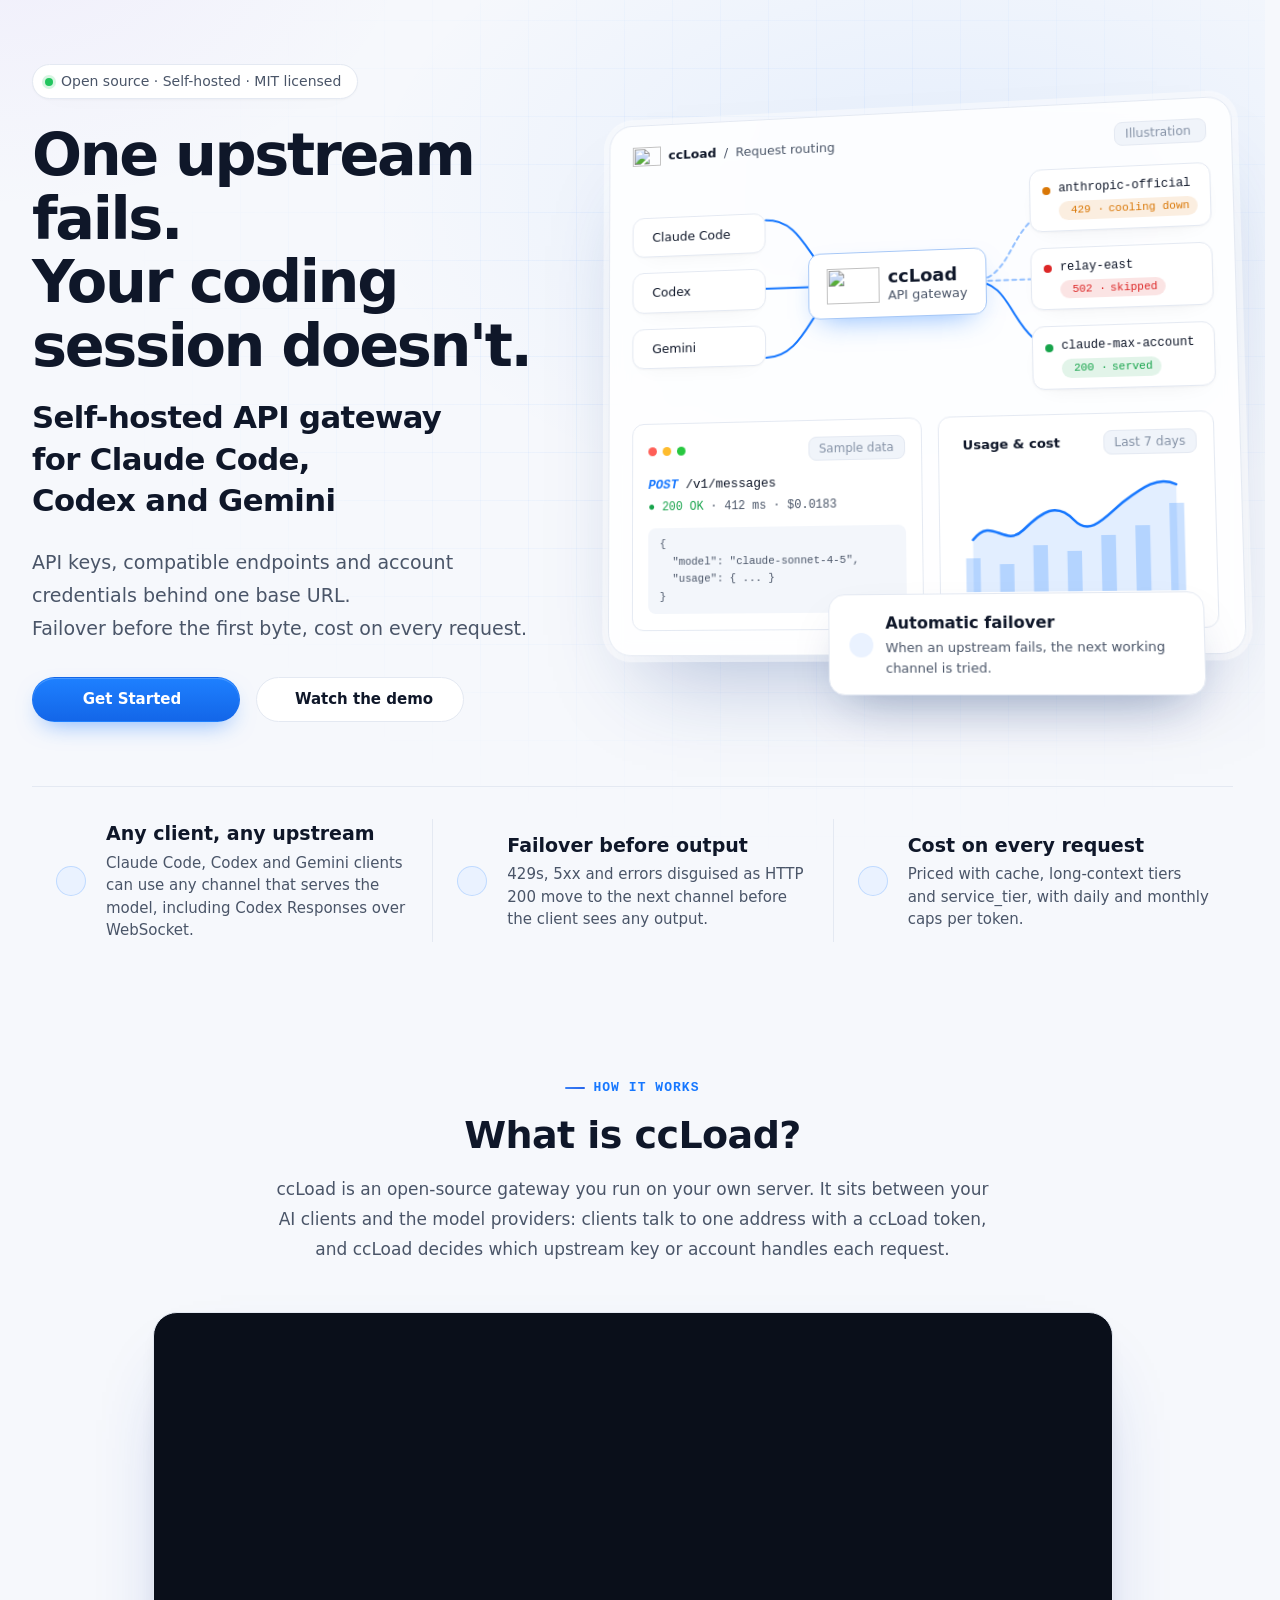
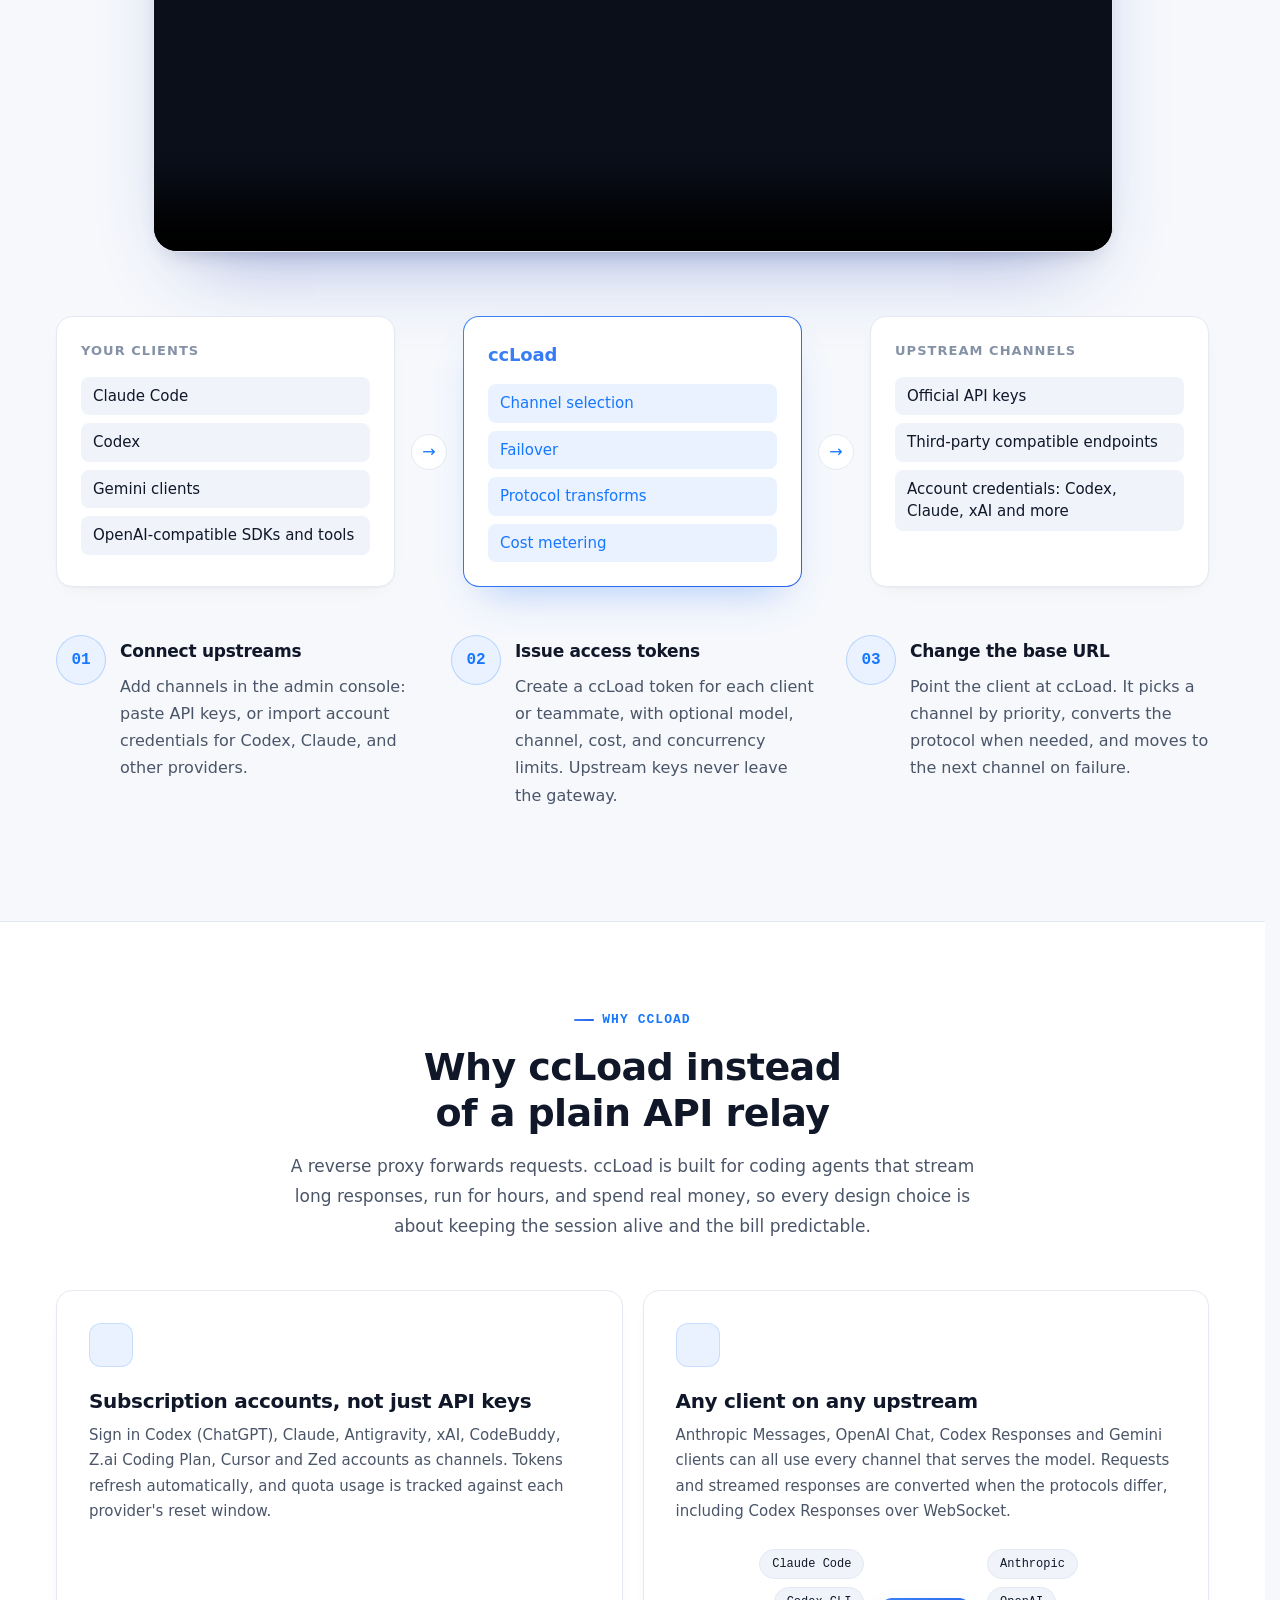
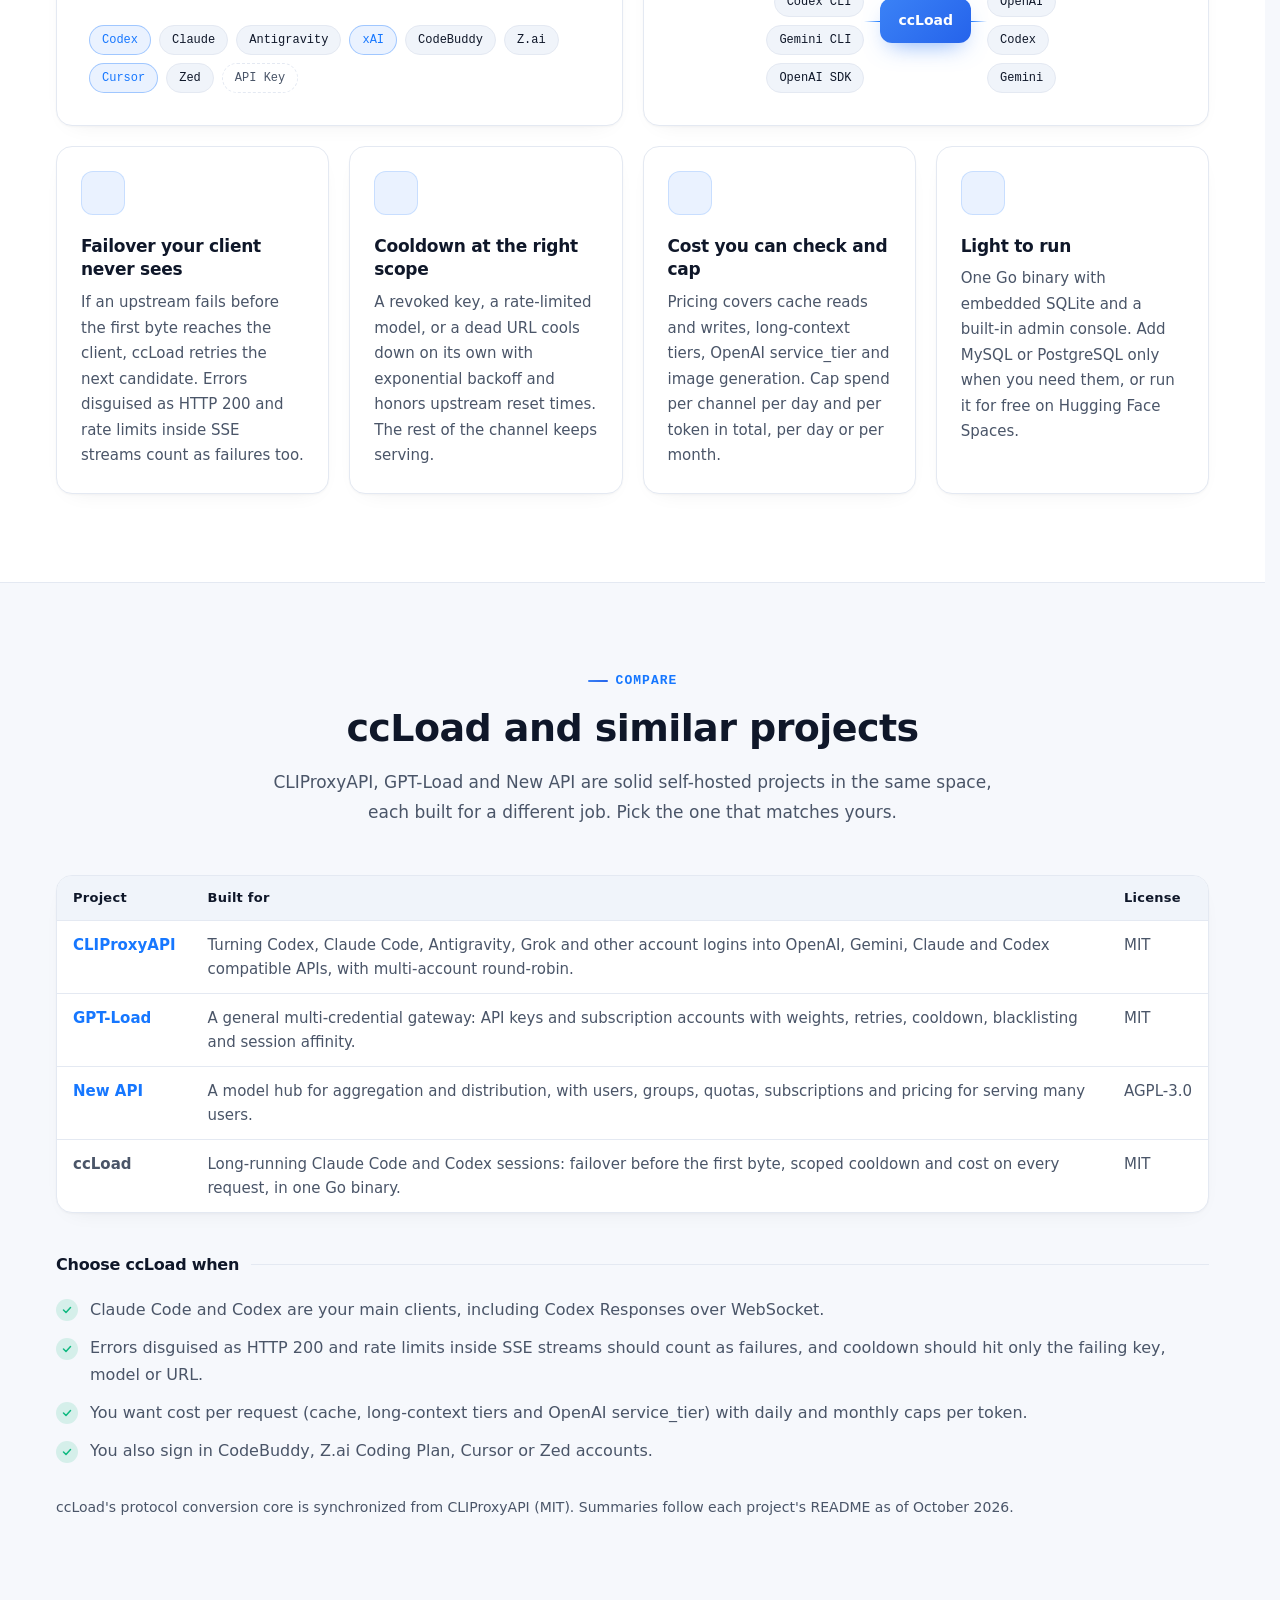
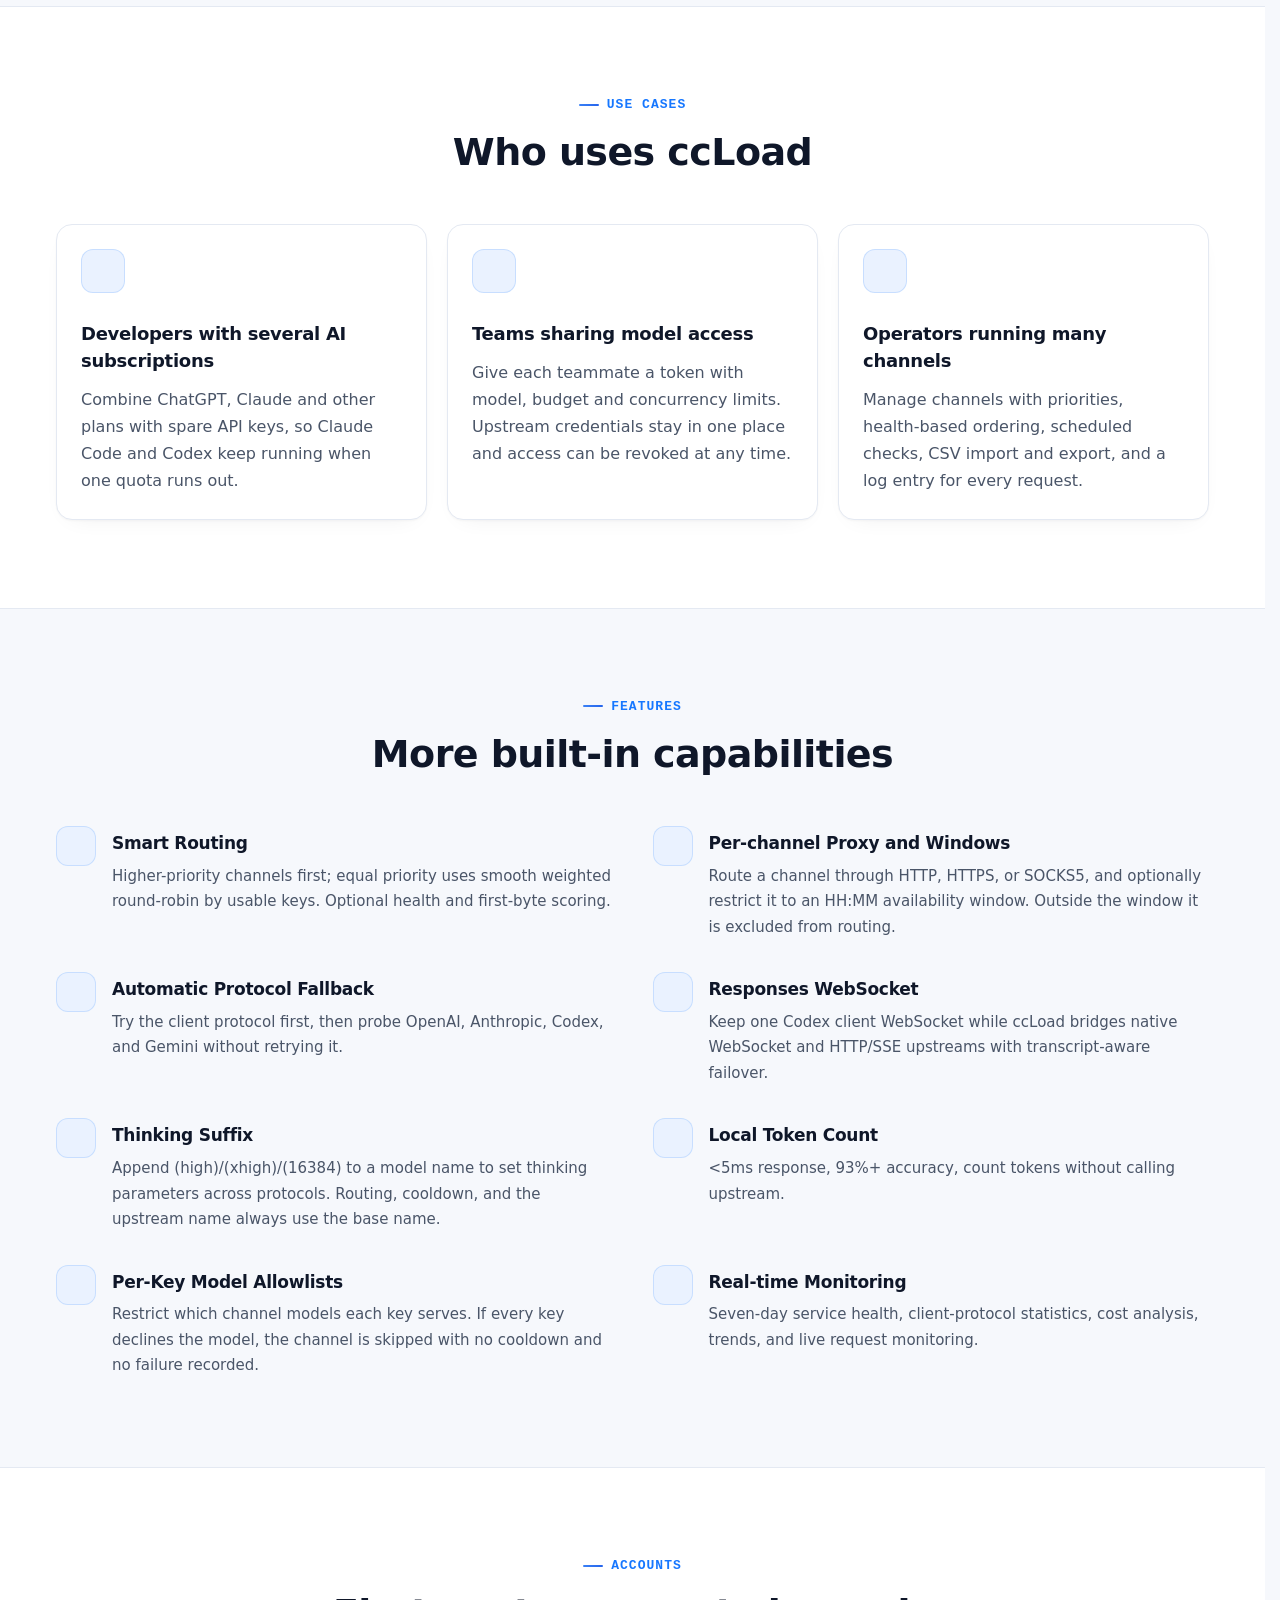
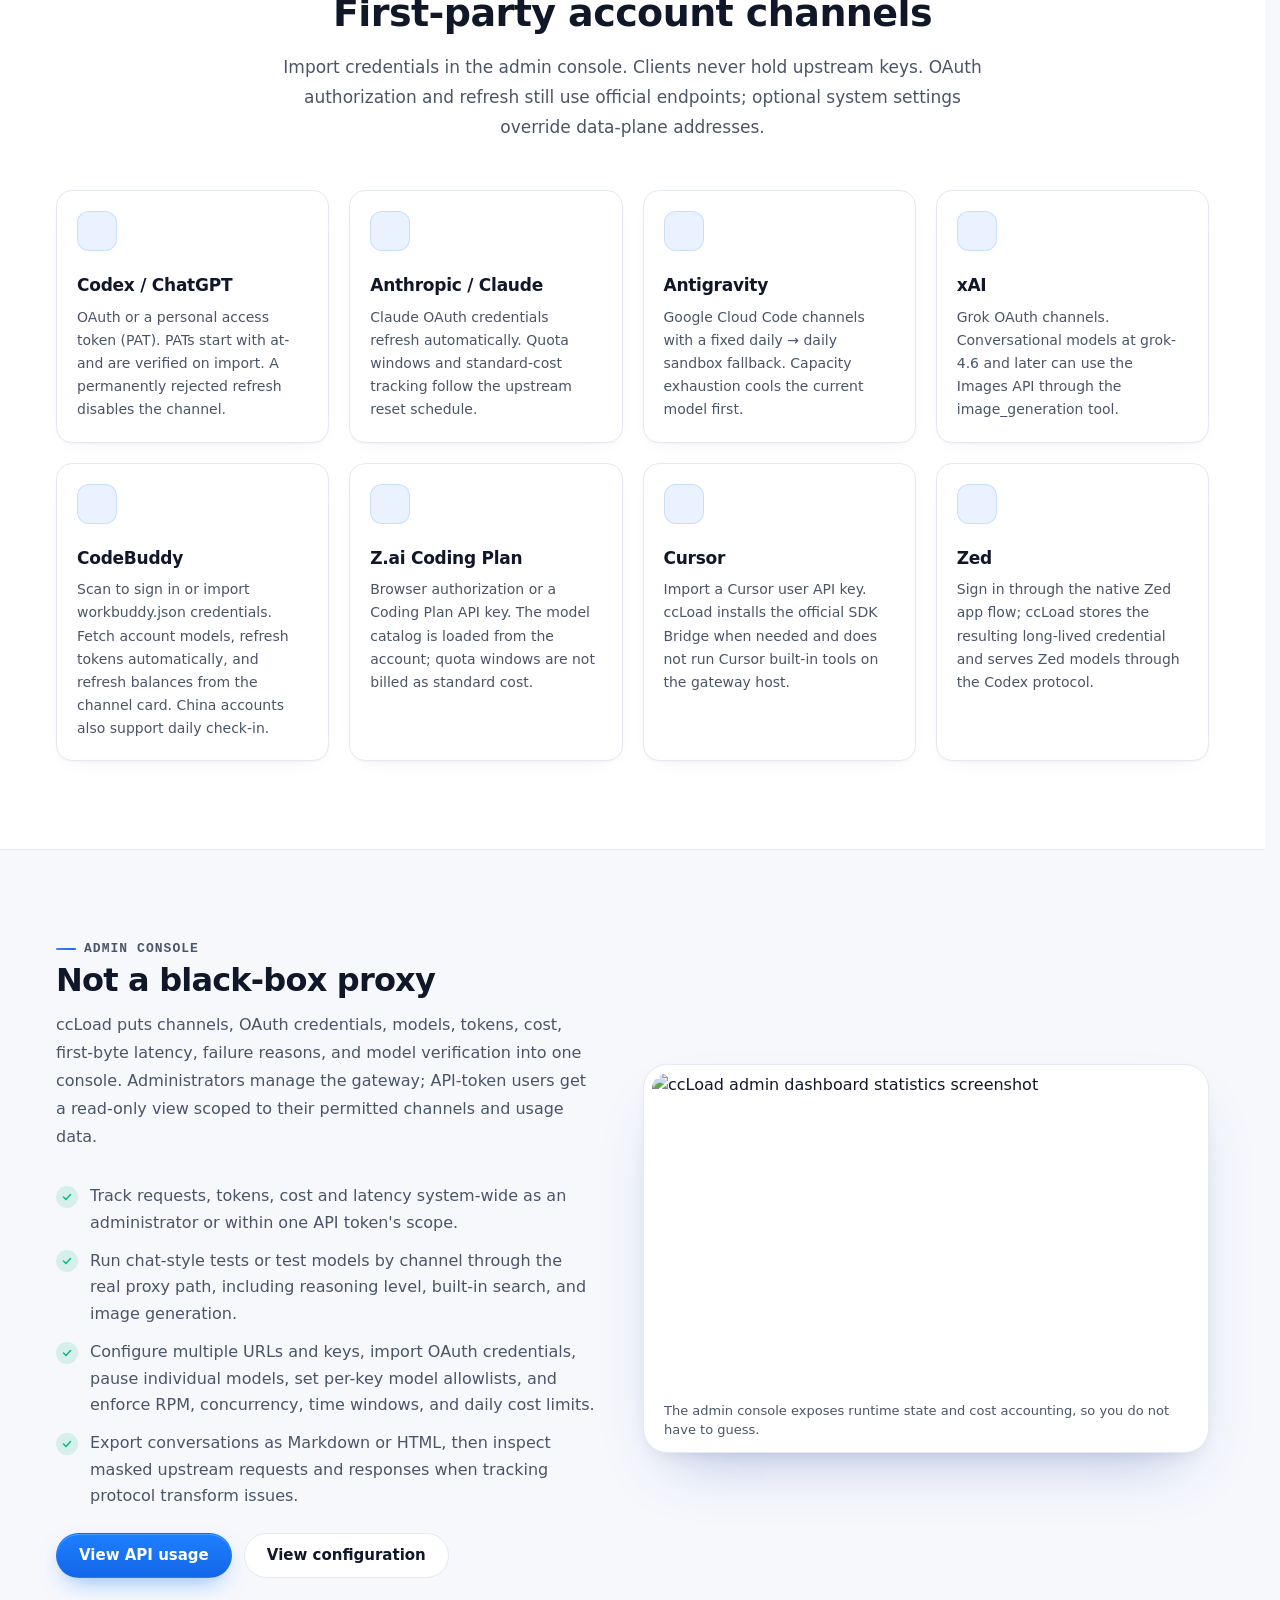
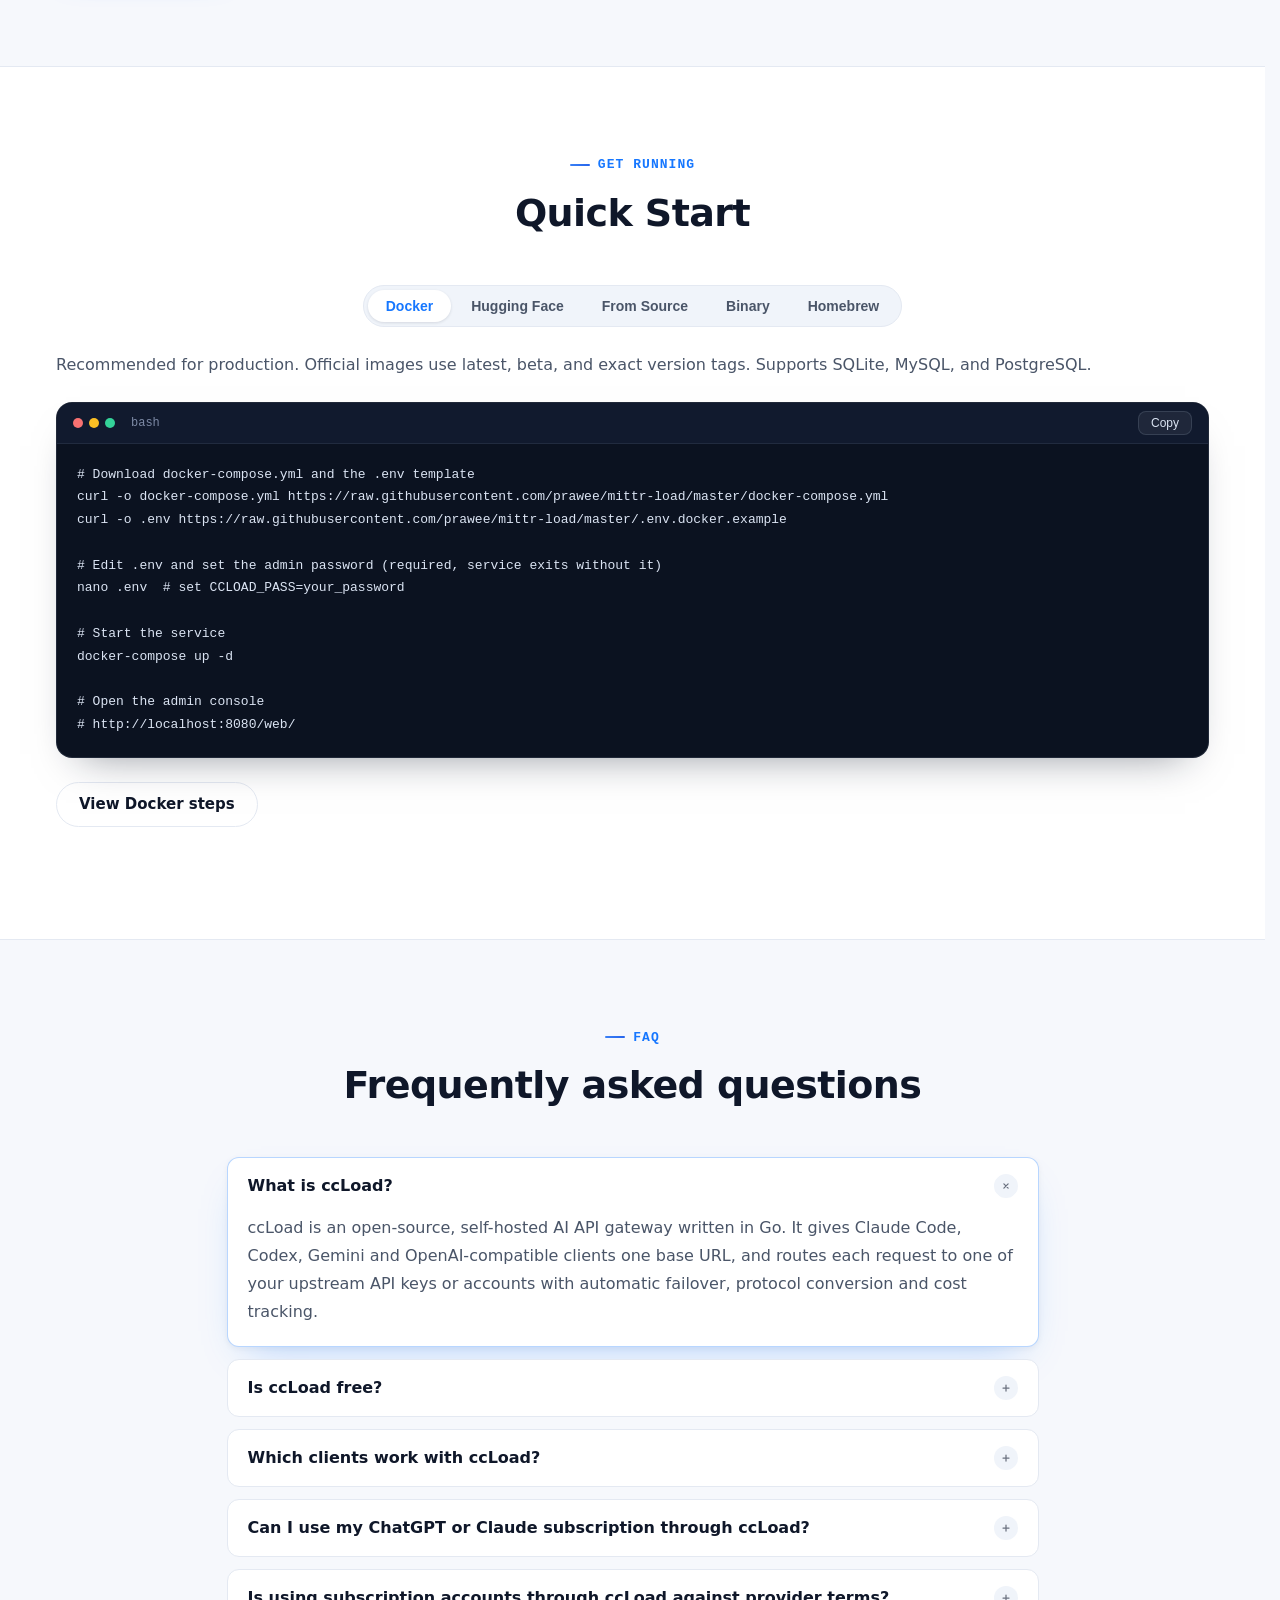
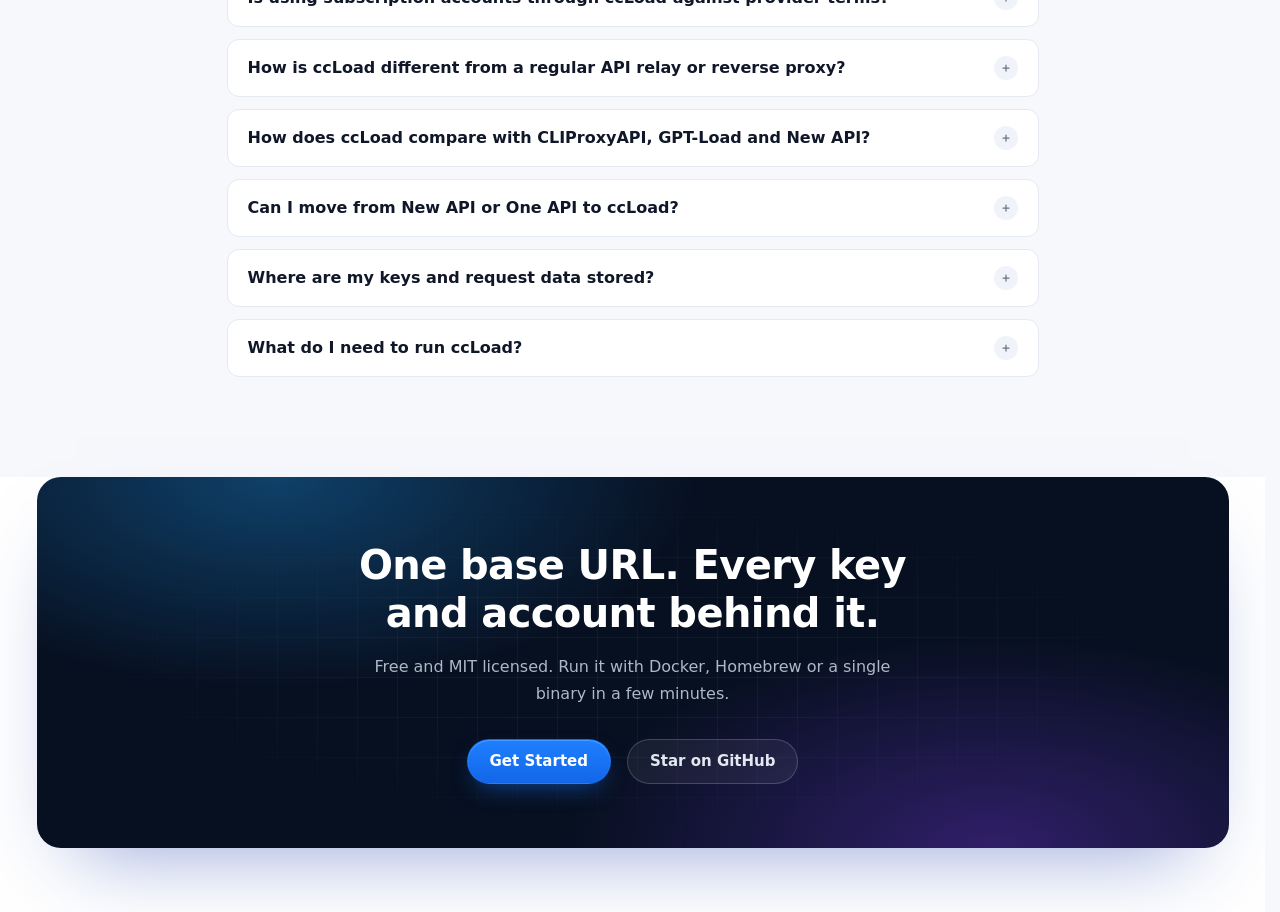
==== commit 82932352: "feat(rebrand): move release artifacts to mittr-load" ====
--- a/www/index.html
+++ b/www/index.html
@@ -499,8 +499,8 @@
             </div>
             <div class="www-code-content">
               <pre><code># Download docker-compose.yml and the .env template
-curl -o docker-compose.yml https://raw.githubusercontent.com/caidaoli/ccLoad/master/docker-compose.yml
-curl -o .env https://raw.githubusercontent.com/caidaoli/ccLoad/master/.env.docker.example
+curl -o docker-compose.yml https://raw.githubusercontent.com/prawee/mittr-load/master/docker-compose.yml
+curl -o .env https://raw.githubusercontent.com/prawee/mittr-load/master/.env.docker.example
 
 # Edit .env and set the admin password (required, service exits without it)
 nano .env  # set CCLOAD_PASS=your_password
@@ -526,7 +526,7 @@
               <pre><code>1. Sign in to Hugging Face: https://huggingface.co
 2. Create a new Space: New Space -> Docker -> SDK: Docker
 3. Create Dockerfile:
-   FROM ghcr.io/caidaoli/ccload:latest
+   FROM ghcr.io/prawee/mittr-load:latest
 4. Configure environment variables (Settings -> Variables):
    CCLOAD_PASS=your_admin_password
 5. Wait for the build to finish (about 2-3 minutes)
@@ -545,7 +545,7 @@
             </div>
             <div class="www-code-content">
               <pre><code># Clone the repository
-git clone https://github.com/caidaoli/ccLoad.git
+git clone https://github.com/prawee/mittr-load.git
 cd ccLoad
 
 # Set environment variables
@@ -572,10 +572,10 @@
             </div>
             <div class="www-code-content">
               <pre><code># Download the binary for your platform from GitHub Releases
-# https://github.com/caidaoli/ccLoad/releases/latest
+# https://github.com/prawee/mittr-load/releases/latest
 
 # Linux/macOS example
-wget https://github.com/caidaoli/ccLoad/releases/latest/download/ccload-linux-amd64
+wget https://github.com/prawee/mittr-load/releases/latest/download/ccload-linux-amd64
 chmod +x ccload-linux-amd64
 
 # Cursor SDK Bridge is installed automatically when a Cursor channel exists.
@@ -599,7 +599,7 @@
               <button class="www-code-copy" data-i18n="www.common.copy">Copy</button>
             </div>
             <div class="www-code-content">
-              <pre><code>brew tap caidaoli/ccload https://github.com/caidaoli/ccLoad.git
+              <pre><code>brew tap caidaoli/ccload https://github.com/prawee/mittr-load.git
 brew install caidaoli/ccload/ccload
 
 mkdir -p "$(brew --prefix)/var/ccload"
@@ -672,7 +672,7 @@
       <p class="www-cta-desc" data-i18n="www.home.cta.desc">Free and MIT licensed. Run it with Docker, Homebrew or a single binary in a few minutes.</p>
       <div class="www-hero-actions">
         <a href="#quickstart" class="www-btn www-btn-primary" data-i18n="www.home.hero.getStarted">Get Started</a>
-        <a href="https://github.com/caidaoli/ccLoad" target="_blank" rel="noopener" class="www-btn www-btn-secondary" data-i18n="www.home.cta.github">Star on GitHub</a>
+        <a href="https://github.com/prawee/mittr-load" target="_blank" rel="noopener" class="www-btn www-btn-secondary" data-i18n="www.home.cta.github">Star on GitHub</a>
       </div>
     </div>
   </section>
